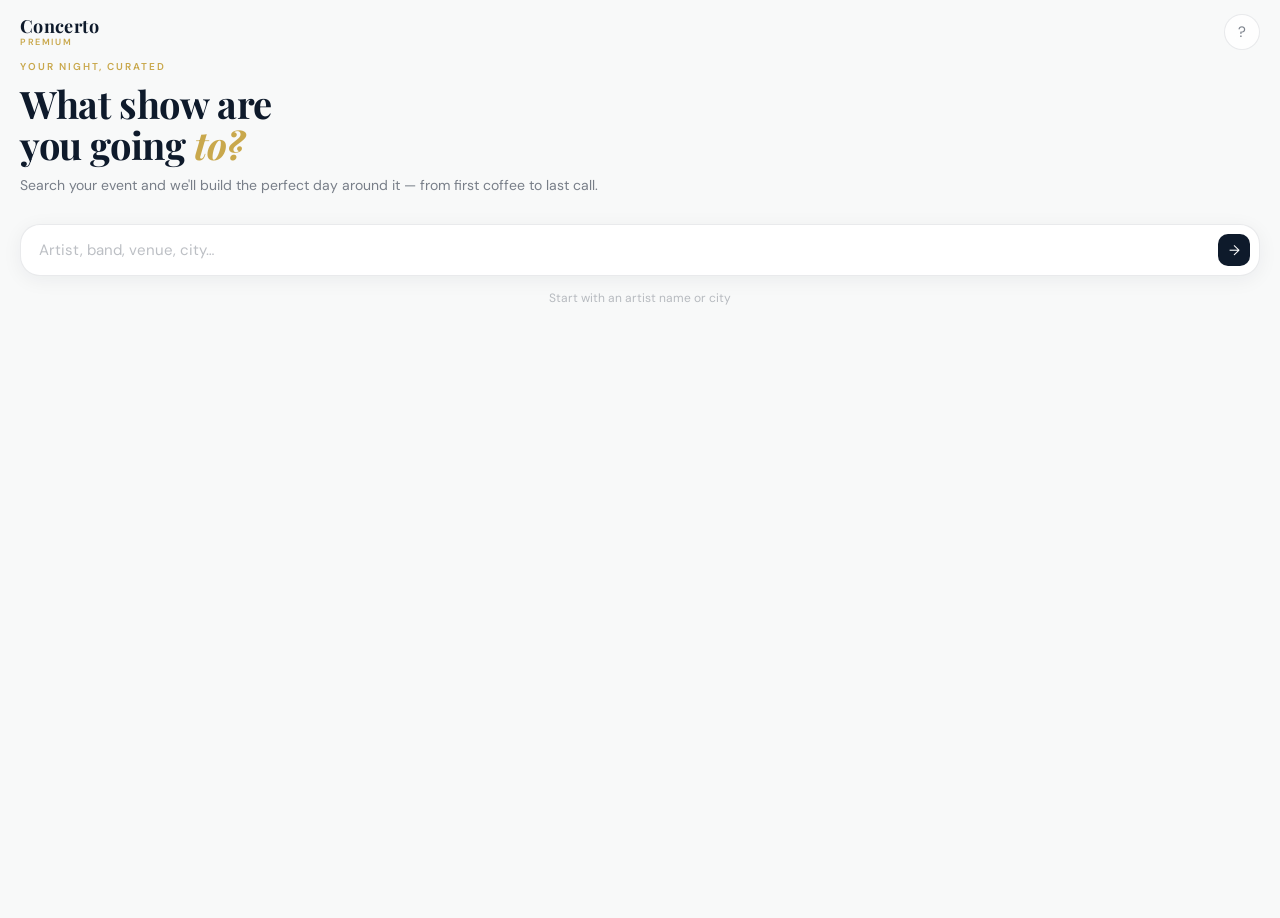
==== index.html @ 9de6c03d "Rename concerto-plus.html to index.html" ====
<!DOCTYPE html>
<html lang="en">
<head>
<meta charset="UTF-8"/>
<meta name="viewport" content="width=device-width,initial-scale=1,maximum-scale=1,user-scalable=no"/>
<meta name="theme-color" content="#F8F9F9"/>
<title>Concerto+</title>
<link rel="preconnect" href="https://fonts.googleapis.com"/>
<link rel="preconnect" href="https://fonts.gstatic.com" crossorigin/>
<link href="https://fonts.googleapis.com/css2?family=Playfair+Display:ital,wght@0,400;0,500;0,700;1,400;1,500&family=DM+Sans:opsz,wght@9..40,300;9..40,400;9..40,500;9..40,600&display=swap" rel="stylesheet"/>

<style>
/* ── TOKENS ─────────────────────────────────────────────── */
:root {
  --bg:        #F8F9F9;
  --ink:       #0E1A2B;
  --ink-2:     rgba(14,26,43,.55);
  --ink-3:     rgba(14,26,43,.28);
  --ink-4:     rgba(14,26,43,.10);
  --gold:      #C9A84C;
  --gold-soft: rgba(201,168,76,.14);
  --gold-line: rgba(201,168,76,.35);
  --white:     #ffffff;
  --card:      rgba(255,255,255,.82);
  --card-b:    rgba(14,26,43,.09);
  --red:       #C0392B;

  --r-sm: 14px;
  --r-md: 20px;
  --r-lg: 28px;

  --display: 'Playfair Display', Georgia, serif;
  --body:    'DM Sans', system-ui, sans-serif;

  --spring: cubic-bezier(.16,1,.3,1);
  --ease:   cubic-bezier(.4,0,.2,1);
}

/* ── RESET ───────────────────────────────────────────────── */
*,*::before,*::after { box-sizing:border-box; margin:0; padding:0; }
html, body { height:100%; overflow:hidden; }
body {
  font-family: var(--body);
  background: var(--bg);
  color: var(--ink);
  -webkit-font-smoothing: antialiased;
  -moz-osx-font-smoothing: grayscale;
  position: fixed;
  width: 100%;
}
button { cursor:pointer; background:none; border:none; color:inherit; font-family:var(--body); }
input, textarea { font-family:var(--body); }
a { color:inherit; text-decoration:none; }
img { display:block; }

/* ── APP SHELL ───────────────────────────────────────────── */
#app {
  height: 100dvh;
  display: flex;
  flex-direction: column;
  overflow: hidden;
}

/* ── SCREENS ─────────────────────────────────────────────── */
.screen {
  position: absolute;
  inset: 0;
  display: flex;
  flex-direction: column;
  opacity: 0;
  pointer-events: none;
  transition: opacity .38s var(--spring), transform .38s var(--spring);
  transform: translateY(18px);
  overflow: hidden;
}
.screen.active {
  opacity: 1;
  pointer-events: all;
  transform: translateY(0);
}
.screen.exit {
  opacity: 0;
  transform: translateY(-14px);
  pointer-events: none;
}

/* ── TOPBAR ──────────────────────────────────────────────── */
.topbar {
  flex: 0 0 auto;
  display: flex;
  align-items: center;
  justify-content: space-between;
  padding: 14px 20px 10px;
  position: relative;
  z-index: 10;
}
.topbar-logo {
  display: flex;
  flex-direction: column;
  gap: 1px;
}
.topbar-logo-word {
  font-family: var(--display);
  font-size: 18px;
  font-weight: 700;
  color: var(--ink);
  letter-spacing: .02em;
  line-height: 1;
}
.topbar-logo-sub {
  font-size: 9px;
  font-weight: 600;
  letter-spacing: .18em;
  color: var(--gold);
  text-transform: uppercase;
}
.topbar-right {
  display: flex;
  align-items: center;
  gap: 10px;
}
.icon-btn {
  width: 36px; height: 36px;
  border-radius: 50%;
  background: var(--card);
  border: 1px solid var(--card-b);
  display: grid;
  place-items: center;
  color: var(--ink-2);
  font-size: 15px;
  transition: background .18s, transform .18s var(--spring);
  backdrop-filter: blur(8px);
}
.icon-btn:hover { background: var(--white); transform: scale(1.06); }
.icon-btn:active { transform: scale(.95); }

/* ── SCROLLABLE CONTENT ──────────────────────────────────── */
.scroll-area {
  flex: 1 1 auto;
  overflow-y: auto;
  -webkit-overflow-scrolling: touch;
  overscroll-behavior: contain;
  padding: 0 20px 40px;
}
.scroll-area::-webkit-scrollbar { display: none; }

/* ── HERO (Search screen) ────────────────────────────────── */
.hero-eyebrow {
  font-size: 10px;
  font-weight: 600;
  letter-spacing: .2em;
  color: var(--gold);
  text-transform: uppercase;
  margin-bottom: 10px;
}
.hero-headline {
  font-family: var(--display);
  font-size: 38px;
  font-weight: 700;
  line-height: 1.08;
  color: var(--ink);
  letter-spacing: -.01em;
  margin-bottom: 10px;
}
.hero-headline em {
  font-style: italic;
  color: var(--gold);
}
.hero-sub {
  font-size: 14px;
  font-weight: 400;
  color: var(--ink-2);
  line-height: 1.5;
  margin-bottom: 28px;
}

/* ── SEARCH BOX ──────────────────────────────────────────── */
.search-wrap {
  position: relative;
  margin-bottom: 14px;
}
.search-input {
  width: 100%;
  padding: 15px 48px 15px 18px;
  border-radius: var(--r-md);
  border: 1.5px solid var(--card-b);
  background: var(--white);
  font-size: 15px;
  color: var(--ink);
  outline: none;
  box-shadow: 0 4px 20px rgba(14,26,43,.06);
  transition: border-color .2s, box-shadow .2s;
  -webkit-appearance: none;
}
.search-input::placeholder { color: var(--ink-3); }
.search-input:focus {
  border-color: var(--gold);
  box-shadow: 0 0 0 3px var(--gold-soft), 0 4px 20px rgba(14,26,43,.08);
}
.search-go {
  position: absolute;
  right: 10px; top: 50%;
  transform: translateY(-50%);
  width: 32px; height: 32px;
  border-radius: 10px;
  background: var(--ink);
  color: var(--white);
  display: grid;
  place-items: center;
  font-size: 14px;
  transition: background .18s, transform .18s var(--spring);
}
.search-go:hover { background: var(--gold); transform: translateY(-50%) scale(1.08); }
.search-go:active { transform: translateY(-50%) scale(.94); }

/* ── STATUS LINE ─────────────────────────────────────────── */
.status-line {
  font-size: 12px;
  color: var(--ink-3);
  text-align: center;
  margin-bottom: 18px;
  min-height: 16px;
  transition: color .2s;
}
.status-line.err { color: var(--red); }

/* ── EVENT CARDS ─────────────────────────────────────────── */
.event-list { display: flex; flex-direction: column; gap: 10px; }

.event-card {
  background: var(--card);
  border: 1px solid var(--card-b);
  border-radius: var(--r-md);
  padding: 14px 14px 14px 16px;
  display: flex;
  align-items: center;
  gap: 12px;
  backdrop-filter: blur(8px);
  transition: transform .2s var(--spring), box-shadow .2s, border-color .2s;
  cursor: pointer;
  position: relative;
  overflow: hidden;
}
.event-card::before {
  content: '';
  position: absolute;
  left: 0; top: 0; bottom: 0;
  width: 3px;
  background: var(--gold);
  opacity: 0;
  transition: opacity .2s;
}
.event-card:hover { transform: translateY(-2px); box-shadow: 0 12px 36px rgba(14,26,43,.1); border-color: var(--gold-line); }
.event-card:hover::before { opacity: 1; }
.event-card:active { transform: translateY(0) scale(.99); }

.event-date-block {
  flex: 0 0 auto;
  width: 44px;
  text-align: center;
}
.event-date-mon {
  font-size: 10px;
  font-weight: 600;
  letter-spacing: .12em;
  text-transform: uppercase;
  color: var(--gold);
  line-height: 1;
}
.event-date-day {
  font-family: var(--display);
  font-size: 28px;
  font-weight: 700;
  color: var(--ink);
  line-height: 1;
}
.event-info { flex: 1 1 auto; min-width: 0; }
.event-artist {
  font-family: var(--display);
  font-size: 16px;
  font-weight: 500;
  color: var(--ink);
  white-space: nowrap;
  overflow: hidden;
  text-overflow: ellipsis;
  line-height: 1.2;
}
.event-venue {
  font-size: 12px;
  color: var(--ink-2);
  margin-top: 3px;
  white-space: nowrap;
  overflow: hidden;
  text-overflow: ellipsis;
}
.event-time {
  font-size: 11px;
  color: var(--gold);
  font-weight: 600;
  margin-top: 4px;
  letter-spacing: .04em;
}
.event-select-btn {
  flex: 0 0 auto;
  width: 32px; height: 32px;
  border-radius: 50%;
  background: var(--ink-4);
  display: grid;
  place-items: center;
  font-size: 14px;
  color: var(--ink-2);
  transition: background .2s, color .2s, transform .18s var(--spring);
}
.event-card:hover .event-select-btn {
  background: var(--ink);
  color: var(--white);
  transform: scale(1.1);
}

/* ── SHIMMER ─────────────────────────────────────────────── */
.shimmer-card {
  height: 72px;
  border-radius: var(--r-md);
  background: linear-gradient(90deg,
    rgba(14,26,43,.04) 0%,
    rgba(14,26,43,.09) 40%,
    rgba(14,26,43,.04) 80%
  );
  background-size: 200% 100%;
  animation: shimmer 1.3s ease-in-out infinite;
}
@keyframes shimmer {
  0% { background-position: 200% 0; }
  100% { background-position: -200% 0; }
}

/* ── VIBE SCREEN ─────────────────────────────────────────── */
.show-summary-card {
  background: var(--ink);
  border-radius: var(--r-lg);
  padding: 20px;
  position: relative;
  overflow: hidden;
  margin-bottom: 22px;
}
.show-summary-card::after {
  content: '';
  position: absolute;
  right: -30px; top: -30px;
  width: 160px; height: 160px;
  border-radius: 50%;
  background: radial-gradient(circle, var(--gold-soft) 0%, transparent 70%);
  pointer-events: none;
}
.show-sum-eyebrow {
  font-size: 9px;
  letter-spacing: .2em;
  color: var(--gold);
  text-transform: uppercase;
  font-weight: 600;
  margin-bottom: 8px;
}
.show-sum-artist {
  font-family: var(--display);
  font-size: 26px;
  font-weight: 700;
  color: var(--white);
  line-height: 1.1;
  margin-bottom: 6px;
}
.show-sum-meta {
  font-size: 13px;
  color: rgba(255,255,255,.55);
  line-height: 1.45;
}
.show-sum-time {
  display: inline-flex;
  align-items: center;
  gap: 6px;
  margin-top: 12px;
  background: var(--gold-soft);
  border: 1px solid var(--gold-line);
  border-radius: 999px;
  padding: 6px 12px;
  font-size: 12px;
  font-weight: 600;
  color: var(--gold);
  letter-spacing: .04em;
}

/* ── SECTION LABEL ───────────────────────────────────────── */
.section-label {
  font-size: 10px;
  font-weight: 600;
  letter-spacing: .18em;
  color: var(--ink-3);
  text-transform: uppercase;
  margin-bottom: 10px;
}

/* ── VIBE GRID ───────────────────────────────────────────── */
.vibe-grid {
  display: grid;
  grid-template-columns: 1fr 1fr;
  gap: 9px;
  margin-bottom: 20px;
}
.vibe-tile {
  background: var(--white);
  border: 1.5px solid var(--card-b);
  border-radius: var(--r-md);
  padding: 14px 12px;
  display: flex;
  flex-direction: column;
  gap: 5px;
  transition: border-color .2s, background .2s, transform .18s var(--spring), box-shadow .2s;
  position: relative;
  overflow: hidden;
}
.vibe-tile:active { transform: scale(.97); }
.vibe-tile.on {
  border-color: var(--gold);
  background: var(--gold-soft);
}
.vibe-tile-icon {
  font-size: 22px;
  line-height: 1;
}
.vibe-tile-name {
  font-size: 13px;
  font-weight: 600;
  color: var(--ink);
  line-height: 1;
}
.vibe-tile-hint {
  font-size: 11px;
  color: var(--ink-3);
  line-height: 1.3;
}
.vibe-check {
  position: absolute;
  top: 10px; right: 10px;
  width: 18px; height: 18px;
  border-radius: 50%;
  background: var(--gold);
  color: var(--white);
  font-size: 10px;
  display: grid;
  place-items: center;
  opacity: 0;
  transform: scale(.6);
  transition: opacity .2s, transform .2s var(--spring);
}
.vibe-tile.on .vibe-check { opacity: 1; transform: scale(1); }

/* ── OPTION ROW (pace / arrival) ─────────────────────────── */
.option-row {
  display: flex;
  gap: 8px;
  margin-bottom: 20px;
}
.opt-pill {
  flex: 1;
  padding: 11px 8px;
  border-radius: var(--r-sm);
  border: 1.5px solid var(--card-b);
  background: var(--white);
  font-size: 12px;
  font-weight: 600;
  color: var(--ink-2);
  text-align: center;
  transition: border-color .2s, background .2s, color .2s, transform .18s var(--spring);
}
.opt-pill:active { transform: scale(.96); }
.opt-pill.on {
  border-color: var(--ink);
  background: var(--ink);
  color: var(--white);
}

/* ── OPTIONAL INPUT ──────────────────────────────────────── */
.optional-input {
  width: 100%;
  padding: 13px 16px;
  border-radius: var(--r-sm);
  border: 1.5px solid var(--card-b);
  background: var(--white);
  font-size: 14px;
  color: var(--ink);
  outline: none;
  margin-bottom: 24px;
  transition: border-color .2s, box-shadow .2s;
  -webkit-appearance: none;
}
.optional-input::placeholder { color: var(--ink-3); }
.optional-input:focus {
  border-color: var(--gold);
  box-shadow: 0 0 0 3px var(--gold-soft);
}

/* ── PRIMARY BUTTON ──────────────────────────────────────── */
.primary-btn {
  width: 100%;
  padding: 17px;
  border-radius: var(--r-md);
  background: var(--ink);
  color: var(--white);
  font-size: 15px;
  font-weight: 600;
  letter-spacing: .02em;
  text-align: center;
  transition: background .2s, transform .2s var(--spring), box-shadow .2s;
  box-shadow: 0 8px 28px rgba(14,26,43,.22);
  position: relative;
  overflow: hidden;
}
.primary-btn::after {
  content: '';
  position: absolute;
  inset: 0;
  background: linear-gradient(180deg, rgba(255,255,255,.08) 0%, transparent 100%);
  pointer-events: none;
}
.primary-btn:hover { background: #1a2d47; transform: translateY(-1px); box-shadow: 0 12px 36px rgba(14,26,43,.28); }
.primary-btn:active { transform: translateY(0) scale(.99); }
.primary-btn:disabled { opacity: .45; cursor: not-allowed; transform: none; }
.primary-btn.gold {
  background: linear-gradient(135deg, #C9A84C, #e8c96a, #C9A84C);
  background-size: 200% 100%;
  color: var(--ink);
  box-shadow: 0 8px 28px rgba(201,168,76,.35);
  animation: gold-shimmer 3s ease-in-out infinite;
}
@keyframes gold-shimmer {
  0%, 100% { background-position: 0% 0; }
  50% { background-position: 100% 0; }
}
.primary-btn.gold:hover { box-shadow: 0 12px 36px rgba(201,168,76,.45); }

/* ── PLAN SCREEN ─────────────────────────────────────────── */
.plan-header {
  padding: 18px 20px 0;
  margin-bottom: 18px;
}
.plan-eyebrow {
  font-size: 9px;
  font-weight: 600;
  letter-spacing: .22em;
  text-transform: uppercase;
  color: var(--gold);
  margin-bottom: 6px;
}
.plan-artist {
  font-family: var(--display);
  font-size: 32px;
  font-weight: 700;
  color: var(--ink);
  line-height: 1.08;
  letter-spacing: -.01em;
}
.plan-meta {
  font-size: 13px;
  color: var(--ink-2);
  margin-top: 4px;
}
.plan-action-row {
  display: flex;
  gap: 8px;
  margin-top: 14px;
}
.ghost-btn {
  flex: 1;
  padding: 10px;
  border-radius: var(--r-sm);
  border: 1.5px solid var(--card-b);
  background: var(--white);
  font-size: 12px;
  font-weight: 600;
  color: var(--ink-2);
  text-align: center;
  transition: border-color .18s, background .18s, transform .18s var(--spring);
}
.ghost-btn:hover { border-color: var(--ink-3); background: var(--bg); }
.ghost-btn:active { transform: scale(.97); }
.ghost-btn.accent {
  border-color: var(--gold-line);
  color: var(--gold);
}

/* ── TIMELINE ────────────────────────────────────────────── */
.tl {
  padding: 0 20px;
  position: relative;
}
.tl-spine {
  position: absolute;
  left: 36px;
  top: 8px; bottom: 8px;
  width: 1px;
  background: linear-gradient(to bottom, transparent, var(--ink-4) 12%, var(--ink-4) 88%, transparent);
}
.tl-item {
  display: flex;
  gap: 12px;
  margin-bottom: 6px;
  align-items: flex-start;
  opacity: 0;
  transform: translateY(10px);
  animation: tl-in .45s var(--spring) forwards;
}
@keyframes tl-in {
  to { opacity:1; transform:translateY(0); }
}
.tl-dot-col {
  flex: 0 0 auto;
  width: 32px;
  display: flex;
  flex-direction: column;
  align-items: center;
  padding-top: 12px;
}
.tl-dot {
  width: 9px; height: 9px;
  border-radius: 50%;
  background: var(--ink-3);
  border: 1.5px solid var(--bg);
  box-shadow: 0 0 0 2px var(--ink-4);
  transition: background .2s;
  position: relative;
  z-index: 1;
}
.tl-item.is-show .tl-dot {
  width: 13px; height: 13px;
  background: var(--gold);
  box-shadow: 0 0 0 3px var(--gold-soft), 0 0 12px rgba(201,168,76,.4);
}
.tl-content {
  flex: 1 1 auto;
  min-width: 0;
}
.tl-card {
  background: var(--white);
  border: 1px solid var(--card-b);
  border-radius: var(--r-md);
  padding: 13px 14px;
  margin-bottom: 0;
  box-shadow: 0 2px 12px rgba(14,26,43,.05);
  transition: box-shadow .2s, border-color .2s;
}
.tl-item.is-show .tl-card {
  background: var(--ink);
  border-color: transparent;
  box-shadow: 0 8px 28px rgba(14,26,43,.2);
}
.tl-time {
  font-size: 10px;
  font-weight: 600;
  letter-spacing: .1em;
  color: var(--gold);
  text-transform: uppercase;
  margin-bottom: 3px;
}
.tl-item.is-show .tl-time { color: rgba(201,168,76,.8); }
.tl-label {
  font-family: var(--display);
  font-size: 17px;
  font-weight: 500;
  color: var(--ink);
  line-height: 1.2;
  margin-bottom: 4px;
}
.tl-item.is-show .tl-label { color: var(--white); font-weight: 700; }
.tl-note {
  font-size: 13px;
  color: var(--ink-2);
  line-height: 1.45;
}
.tl-item.is-show .tl-note { color: rgba(255,255,255,.55); }
.tl-maps {
  display: inline-flex;
  align-items: center;
  gap: 5px;
  margin-top: 8px;
  font-size: 11px;
  font-weight: 600;
  color: var(--ink-3);
  border: 1px solid var(--card-b);
  border-radius: 999px;
  padding: 5px 10px;
  background: var(--bg);
  transition: color .18s, border-color .18s, background .18s;
}
.tl-maps:hover { color: var(--ink); border-color: var(--ink-3); background: var(--white); }
.tl-spacer { height: 10px; }

/* ── PICKS ───────────────────────────────────────────────── */
.picks-section {
  padding: 22px 20px 0;
}
.picks-section-label {
  font-size: 10px;
  font-weight: 600;
  letter-spacing: .18em;
  color: var(--ink-3);
  text-transform: uppercase;
  margin-bottom: 12px;
}
.picks-category {
  margin-bottom: 20px;
}
.picks-cat-name {
  font-size: 12px;
  font-weight: 600;
  color: var(--ink-2);
  margin-bottom: 8px;
  display: flex;
  align-items: center;
  gap: 6px;
}
.picks-cat-name::after {
  content: '';
  flex: 1;
  height: 1px;
  background: var(--ink-4);
}
.picks-rail {
  display: flex;
  gap: 10px;
  overflow-x: auto;
  -webkit-overflow-scrolling: touch;
  scroll-snap-type: x mandatory;
  padding-bottom: 4px;
}
.picks-rail::-webkit-scrollbar { display: none; }
.pick-card {
  flex: 0 0 auto;
  width: 176px;
  scroll-snap-align: start;
  background: var(--white);
  border: 1px solid var(--card-b);
  border-radius: var(--r-md);
  overflow: hidden;
  transition: transform .2s var(--spring), box-shadow .2s;
}
.pick-card:hover { transform: translateY(-2px); box-shadow: 0 10px 28px rgba(14,26,43,.1); }
.pick-img {
  height: 90px;
  background: var(--ink-4);
  overflow: hidden;
  position: relative;
}
.pick-img img { width: 100%; height: 100%; object-fit: cover; }
.pick-img-placeholder {
  width: 100%; height: 100%;
  display: grid;
  place-items: center;
  font-size: 28px;
  background: linear-gradient(135deg, rgba(14,26,43,.04), rgba(201,168,76,.08));
}
.pick-body { padding: 10px 11px 11px; }
.pick-name {
  font-family: var(--display);
  font-size: 14px;
  font-weight: 500;
  color: var(--ink);
  line-height: 1.2;
  margin-bottom: 4px;
  white-space: nowrap;
  overflow: hidden;
  text-overflow: ellipsis;
}
.pick-why {
  font-size: 11px;
  color: var(--ink-2);
  line-height: 1.4;
  display: -webkit-box;
  -webkit-line-clamp: 2;
  -webkit-box-orient: vertical;
  overflow: hidden;
  margin-bottom: 6px;
}
.pick-meta {
  font-size: 10px;
  color: var(--gold);
  font-weight: 600;
  letter-spacing: .04em;
}

/* ── CHAT BAR ────────────────────────────────────────────── */
.chat-bar {
  flex: 0 0 auto;
  padding: 10px 14px 18px;
  background: linear-gradient(to top, var(--bg) 60%, transparent);
  position: relative;
  z-index: 10;
}
.chat-inner {
  display: flex;
  gap: 9px;
  align-items: flex-end;
  background: var(--white);
  border: 1.5px solid var(--card-b);
  border-radius: 22px;
  padding: 10px 10px 10px 16px;
  box-shadow: 0 4px 20px rgba(14,26,43,.08);
  transition: border-color .2s, box-shadow .2s;
}
.chat-inner:focus-within {
  border-color: var(--gold);
  box-shadow: 0 0 0 3px var(--gold-soft), 0 4px 20px rgba(14,26,43,.08);
}
.chat-input {
  flex: 1;
  border: none;
  background: transparent;
  font-size: 14px;
  color: var(--ink);
  outline: none;
  resize: none;
  max-height: 80px;
  line-height: 1.45;
  padding: 2px 0;
}
.chat-input::placeholder { color: var(--ink-3); }
.chat-send {
  width: 34px; height: 34px;
  flex: 0 0 auto;
  border-radius: 12px;
  background: var(--ink);
  color: var(--white);
  display: grid;
  place-items: center;
  font-size: 15px;
  transition: background .18s, transform .18s var(--spring);
}
.chat-send:hover { background: var(--gold); transform: scale(1.06); }
.chat-send:active { transform: scale(.94); }

/* ── CHAT MESSAGES ───────────────────────────────────────── */
.chat-msgs {
  padding: 0 20px;
  margin-bottom: 8px;
  display: flex;
  flex-direction: column;
  gap: 8px;
}
.chat-bubble {
  max-width: 88%;
  padding: 10px 14px;
  border-radius: 18px;
  font-size: 14px;
  line-height: 1.5;
  animation: bubble-in .3s var(--spring) both;
}
@keyframes bubble-in {
  from { opacity:0; transform:translateY(6px) scale(.97); }
  to { opacity:1; transform:none; }
}
.chat-bubble.user {
  background: var(--ink);
  color: var(--white);
  align-self: flex-end;
  border-bottom-right-radius: 5px;
}
.chat-bubble.ai {
  background: var(--white);
  border: 1px solid var(--card-b);
  color: var(--ink);
  align-self: flex-start;
  border-bottom-left-radius: 5px;
}
.chat-bubble.typing {
  background: var(--white);
  border: 1px solid var(--card-b);
  padding: 12px 16px;
}
.typing-dots {
  display: flex;
  gap: 4px;
  align-items: center;
}
.typing-dots span {
  width: 6px; height: 6px;
  border-radius: 50%;
  background: var(--ink-3);
  animation: dot-bounce .9s ease-in-out infinite;
}
.typing-dots span:nth-child(2) { animation-delay: .15s; }
.typing-dots span:nth-child(3) { animation-delay: .3s; }
@keyframes dot-bounce {
  0%, 80%, 100% { transform: translateY(0); }
  40% { transform: translateY(-5px); }
}

/* ── GENERATING OVERLAY ──────────────────────────────────── */
.gen-overlay {
  position: absolute;
  inset: 0;
  background: var(--bg);
  display: flex;
  flex-direction: column;
  align-items: center;
  justify-content: center;
  gap: 18px;
  z-index: 50;
  opacity: 0;
  pointer-events: none;
  transition: opacity .3s;
}
.gen-overlay.show { opacity: 1; pointer-events: all; }
.gen-orb {
  width: 72px; height: 72px;
  border-radius: 50%;
  background: linear-gradient(135deg, var(--gold), rgba(201,168,76,.4));
  box-shadow: 0 0 40px rgba(201,168,76,.35), 0 0 80px rgba(201,168,76,.15);
  animation: orb-pulse 1.8s ease-in-out infinite;
  position: relative;
}
.gen-orb::after {
  content: '';
  position: absolute;
  inset: 6px;
  border-radius: 50%;
  background: var(--bg);
  display: flex;
  align-items: center;
  justify-content: center;
}
@keyframes orb-pulse {
  0%, 100% { transform: scale(1); box-shadow: 0 0 40px rgba(201,168,76,.35), 0 0 80px rgba(201,168,76,.15); }
  50% { transform: scale(1.08); box-shadow: 0 0 60px rgba(201,168,76,.5), 0 0 120px rgba(201,168,76,.2); }
}
.gen-label {
  font-family: var(--display);
  font-size: 20px;
  font-weight: 500;
  color: var(--ink);
  text-align: center;
}
.gen-sub {
  font-size: 13px;
  color: var(--ink-3);
  text-align: center;
}
.gen-steps {
  display: flex;
  flex-direction: column;
  gap: 6px;
  margin-top: 8px;
  align-items: center;
}
.gen-step {
  font-size: 12px;
  color: var(--ink-3);
  opacity: 0;
  transition: opacity .4s, color .4s;
}
.gen-step.active { opacity: 1; color: var(--gold); }
.gen-step.done { opacity: .5; color: var(--ink-2); }

/* ── BACK BTN ────────────────────────────────────────────── */
.back-btn {
  display: flex;
  align-items: center;
  gap: 6px;
  font-size: 13px;
  font-weight: 600;
  color: var(--ink-2);
  padding: 8px 0;
  margin-bottom: 6px;
  transition: color .18s;
}
.back-btn:hover { color: var(--ink); }
.back-arrow { font-size: 16px; line-height: 1; }

/* ── NUDGE ANIMATION ─────────────────────────────────────── */
@keyframes nudge {
  0%,100% { transform:translateX(0); }
  20% { transform:translateX(-5px); }
  40% { transform:translateX(5px); }
  60% { transform:translateX(-4px); }
  80% { transform:translateX(4px); }
}
.nudge { animation: nudge .5s ease; }

/* ── TOAST ───────────────────────────────────────────────── */
.toast {
  position: fixed;
  bottom: 28px;
  left: 50%;
  transform: translateX(-50%) translateY(14px);
  background: var(--ink);
  color: var(--white);
  font-size: 13px;
  font-weight: 500;
  padding: 11px 18px;
  border-radius: 999px;
  box-shadow: 0 8px 28px rgba(14,26,43,.28);
  z-index: 200;
  white-space: nowrap;
  opacity: 0;
  transition: opacity .28s var(--spring), transform .28s var(--spring);
  pointer-events: none;
}
.toast.show { opacity: 1; transform: translateX(-50%) translateY(0); }

/* ── DIVIDER ─────────────────────────────────────────────── */
.divider {
  height: 1px;
  background: var(--ink-4);
  margin: 20px 0;
}
</style>
</head>
<body>

<!-- ════════════════════════════════════════════════════════
     SCREEN 0 — SEARCH
═══════════════════════════════════════════════════════════ -->
<div id="s0" class="screen active" style="background:var(--bg);">
  <div class="topbar">
    <div class="topbar-logo">
      <span class="topbar-logo-word">Concerto</span>
      <span class="topbar-logo-sub">Premium</span>
    </div>
    <div class="topbar-right">
      <button class="icon-btn" id="helpBtn" title="How it works">?</button>
    </div>
  </div>

  <div class="scroll-area">
    <p class="hero-eyebrow">Your night, curated</p>
    <h1 class="hero-headline">What show are<br>you going <em>to?</em></h1>
    <p class="hero-sub">Search your event and we'll build the perfect day around it — from first coffee to last call.</p>

    <div class="search-wrap">
      <input id="kwInput" class="search-input" type="text"
             placeholder="Artist, band, venue, city…"
             autocomplete="off" autocorrect="off" spellcheck="false"/>
      <button class="search-go" id="searchBtn" title="Search">→</button>
    </div>

    <div id="statusLine" class="status-line">Start with an artist name or city</div>

    <div id="eventList" class="event-list"></div>
  </div>
</div>

<!-- ════════════════════════════════════════════════════════
     SCREEN 1 — VIBE
═══════════════════════════════════════════════════════════ -->
<div id="s1" class="screen" style="background:var(--bg);">
  <div class="topbar">
    <button class="back-btn" id="vibeBack">
      <span class="back-arrow">←</span> Back
    </button>
    <div class="topbar-right">
      <button class="icon-btn" id="vibeReset" title="Reset">✕</button>
    </div>
  </div>

  <div class="scroll-area">
    <!-- Show summary pill -->
    <div class="show-summary-card">
      <div class="show-sum-eyebrow">Your show</div>
      <div class="show-sum-artist" id="sumArtist">—</div>
      <div class="show-sum-meta" id="sumMeta">—</div>
      <div class="show-sum-time" id="sumTime">
        <span>🎟</span>
        <span id="sumTimeText">—</span>
      </div>
    </div>

    <!-- Vibe tiles -->
    <p class="section-label">What's the vibe?</p>
    <div class="vibe-grid" id="vibeGrid">
      <button class="vibe-tile" data-v="dinner" type="button">
        <div class="vibe-check">✓</div>
        <div class="vibe-tile-icon">🍽</div>
        <div class="vibe-tile-name">Dinner</div>
        <div class="vibe-tile-hint">Pre-show meal</div>
      </button>
      <button class="vibe-tile" data-v="cocktails" type="button">
        <div class="vibe-check">✓</div>
        <div class="vibe-tile-icon">🍸</div>
        <div class="vibe-tile-name">Cocktails</div>
        <div class="vibe-tile-hint">Pre-show drinks</div>
      </button>
      <button class="vibe-tile" data-v="coffee" type="button">
        <div class="vibe-check">✓</div>
        <div class="vibe-tile-icon">☕</div>
        <div class="vibe-tile-name">Coffee</div>
        <div class="vibe-tile-hint">Afternoon start</div>
      </button>
      <button class="vibe-tile" data-v="afterparty" type="button">
        <div class="vibe-check">✓</div>
        <div class="vibe-tile-icon">🌙</div>
        <div class="vibe-tile-name">After-party</div>
        <div class="vibe-tile-hint">Keep it going</div>
      </button>
      <button class="vibe-tile" data-v="latenight" type="button">
        <div class="vibe-check">✓</div>
        <div class="vibe-tile-icon">🌮</div>
        <div class="vibe-tile-name">Late-night eats</div>
        <div class="vibe-tile-hint">Post-encore fuel</div>
      </button>
      <button class="vibe-tile" data-v="wine" type="button">
        <div class="vibe-check">✓</div>
        <div class="vibe-tile-icon">🍷</div>
        <div class="vibe-tile-name">Wine bar</div>
        <div class="vibe-tile-hint">Slow and easy</div>
      </button>
    </div>

    <!-- Pace -->
    <p class="section-label">How packed is the day?</p>
    <div class="option-row" id="paceRow">
      <button class="opt-pill" data-p="chill">Chill</button>
      <button class="opt-pill on" data-p="balanced">Balanced</button>
      <button class="opt-pill" data-p="packed">Packed</button>
    </div>

    <!-- Arrive -->
    <p class="section-label">Arrive at venue</p>
    <div class="option-row" id="arrRow">
      <button class="opt-pill" data-m="30">30 min early</button>
      <button class="opt-pill on" data-m="60">1 hr early</button>
      <button class="opt-pill" data-m="90">90 min early</button>
    </div>

    <!-- Hotel optional -->
    <p class="section-label">Hotel / starting point <span style="font-weight:400;letter-spacing:0;text-transform:none;color:var(--ink-3);font-size:11px;"> — optional</span></p>
    <input id="hotelInp" class="optional-input" type="text"
           placeholder="e.g. The Standard, High Line"
           autocomplete="off"/>

    <button id="buildBtn" class="primary-btn gold" disabled>
      Build my night →
    </button>
  </div>
</div>

<!-- ════════════════════════════════════════════════════════
     SCREEN 2 — PLAN
═══════════════════════════════════════════════════════════ -->
<div id="s2" class="screen" style="background:var(--bg); position:relative;">
  <!-- Generating overlay -->
  <div class="gen-overlay" id="genOverlay">
    <div class="gen-orb"></div>
    <div class="gen-label">Building your night…</div>
    <div class="gen-sub">Concerto+ is curating your plan</div>
    <div class="gen-steps">
      <div class="gen-step" id="gs0">Finding places near the venue</div>
      <div class="gen-step" id="gs1">Timing everything to your show</div>
      <div class="gen-step" id="gs2">Writing your concierge notes</div>
    </div>
  </div>

  <!-- Plan content -->
  <div class="plan-header" id="planHeader">
    <div class="plan-eyebrow">Your Concerto+ plan</div>
    <div class="plan-artist" id="planArtist">—</div>
    <div class="plan-meta" id="planMeta">—</div>
    <div class="plan-action-row">
      <button class="ghost-btn" id="editBtn">← Edit</button>
      <button class="ghost-btn accent" id="shareBtn">Share plan ↑</button>
    </div>
  </div>

  <div class="scroll-area" id="planScroll">
    <!-- Timeline -->
    <div class="tl" id="tlWrap">
      <div class="tl-spine"></div>
      <div id="tlList"></div>
    </div>

    <!-- Picks -->
    <div class="picks-section" id="picksSec"></div>

    <!-- Chat history -->
    <div class="chat-msgs" id="chatMsgs"></div>
  </div>

  <!-- Chat bar -->
  <div class="chat-bar">
    <div class="chat-inner">
      <textarea class="chat-input" id="chatInput" rows="1"
                placeholder="Ask to adjust anything…" maxlength="400"></textarea>
      <button class="chat-send" id="chatSend">↑</button>
    </div>
  </div>
</div>

<!-- Toast -->
<div class="toast" id="toast"></div>

<!-- Google Maps SDK not needed - using server-side proxy for all API calls -->


<script>
/* ═══════════════════════════════════════════════
   CONCERTO+ — MAIN SCRIPT (clean)
   All API keys stored in Netlify env vars
═══════════════════════════════════════════════ */

const $ = id => document.getElementById(id);

// ── State ─────────────────────────────────────
const S = {
  ev:          null,   // selected Ticketmaster event
  vibes:       [],     // e.g. ['dinner','cocktails']
  pace:        'balanced',
  arrival:     60,     // minutes before show
  hotel:       '',
  plan:        null,   // {timeline:[…], picks:{…}}
  byVibe:      {},     // Google Places results keyed by vibe
  loc:         null,   // {lat, lng}
  buildPrompt: '',     // full prompt sent to Claude for build
  chatHistory: [],     // [{role,content}] real chat turns only
};

// ── Vibe config ───────────────────────────────
const VC = {
  dinner:     {label:'Dinner',      icon:'🍽',  type:'restaurant',  kw:'dinner restaurant'},
  cocktails:  {label:'Cocktails',   icon:'🍸',  type:'bar',         kw:'cocktail bar'},
  coffee:     {label:'Coffee',      icon:'☕',  type:'cafe',        kw:'coffee cafe'},
  afterparty: {label:'After-party', icon:'🌙',  type:'night_club',  kw:'nightclub lounge'},
  latenight:  {label:'Late-night',  icon:'🌮',  type:'restaurant',  kw:'late night food'},
  wine:       {label:'Wine bar',    icon:'🍷',  type:'bar',         kw:'wine bar'},
};

// ── Tiny helpers ──────────────────────────────
const sleep = ms => new Promise(r => setTimeout(r, ms));

function toDate(s){
  try { return s ? new Date(s) : null; } catch { return null; }
}
function fmtD(d){
  return d.toLocaleDateString('en-US', {weekday:'short',month:'short',day:'numeric',year:'numeric'});
}
function fmtT(d){
  return d.toLocaleTimeString('en-US', {hour:'numeric',minute:'2-digit'});
}
function hav(a,b,c,d){
  const R=3958.8, dL=(c-a)*Math.PI/180, dl=(d-b)*Math.PI/180;
  const x=Math.sin(dL/2)**2+Math.cos(a*Math.PI/180)*Math.cos(c*Math.PI/180)*Math.sin(dl/2)**2;
  return R*2*Math.asin(Math.sqrt(x));
}
function mapsUrl(p){
  if(p?.placeId) return `https://www.google.com/maps/place/?q=place_id:${p.placeId}`;
  if(p?.name)    return `https://www.google.com/maps/search/?api=1&query=${encodeURIComponent(p.name)}`;
  return '#';
}

let _toastTimer;
function showToast(msg, ms=2400){
  const el=$('toast');
  el.textContent=msg;
  el.classList.add('show');
  clearTimeout(_toastTimer);
  _toastTimer=setTimeout(()=>el.classList.remove('show'), ms);
}

// ── Screen nav ────────────────────────────────
const SCREENS=[$('s0'),$('s1'),$('s2')];
function goTo(idx){
  SCREENS.forEach((s,i)=>{
    s.classList.remove('active','exit');
    if(i===idx)      s.classList.add('active');
    else if(i<idx)   s.classList.add('exit');
  });
}

// ── Gen overlay ───────────────────────────────
function showGen(on){
  const el=$('genOverlay');
  if(on){
    el.classList.add('show');
    ['gs0','gs1','gs2'].forEach(id=>{
      const e=$(id); if(e){ e.classList.remove('active','done'); }
    });
  } else {
    el.classList.remove('show');
  }
}
function genStep(i){
  for(let j=0;j<i;j++){
    const e=$(`gs${j}`); if(e){ e.classList.remove('active'); e.classList.add('done'); }
  }
  const cur=$(`gs${i}`); if(cur){ cur.classList.remove('done'); cur.classList.add('active'); }
}

// ── Nav wiring ────────────────────────────────
$('vibeBack').addEventListener('click',  ()=>goTo(0));
$('editBtn').addEventListener('click',   ()=>goTo(1));
$('vibeReset').addEventListener('click', ()=>{
  S.vibes=[];
  document.querySelectorAll('.vibe-tile').forEach(t=>t.classList.remove('on'));
  updateBuildBtn();
  goTo(0);
});
$('helpBtn').addEventListener('click', ()=>{
  showToast('Search a show → pick your vibe → we build the night', 3200);
});

// ── Event search ──────────────────────────────
$('kwInput').addEventListener('keydown', e=>{ if(e.key==='Enter'){ e.preventDefault(); doSearch(); }});
$('searchBtn').addEventListener('click', doSearch);

async function doSearch(){
  const kw=$('kwInput').value.trim();
  if(!kw){
    $('statusLine').textContent='Type an artist or venue first';
    $('statusLine').classList.add('err');
    return;
  }
  $('statusLine').textContent='Searching…';
  $('statusLine').classList.remove('err');
  $('eventList').innerHTML=`
    <div class="shimmer-card"></div>
    <div class="shimmer-card" style="margin-top:10px"></div>
    <div class="shimmer-card" style="margin-top:10px"></div>`;

  try{
    const res=await fetch('/.netlify/functions/claude',{
      method:'POST',
      headers:{'Content-Type':'application/json'},
      body:JSON.stringify({service:'ticketmaster', keyword:kw, size:10}),
    });
    const data=await res.json();
    const raw=data?._embedded?.events||[];

    const seen=new Set();
    const events=raw.filter(e=>{
      const key=`${(e.name||'').slice(0,28)}_${e._embedded?.venues?.[0]?.name||''}_${e.dates?.start?.localDate||''}`;
      if(seen.has(key)) return false;
      seen.add(key);
      return true;
    }).slice(0,6).map(e=>({
      id:      e.id,
      name:    e.name,
      artist:  e._embedded?.attractions?.[0]?.name || e.name,
      venue:   e._embedded?.venues?.[0]?.name || '',
      city:    [e._embedded?.venues?.[0]?.city?.name, e._embedded?.venues?.[0]?.state?.stateCode].filter(Boolean).join(', '),
      dateTime:e.dates?.start?.dateTime || e.dates?.start?.localDate || '',
      lat:     parseFloat(e._embedded?.venues?.[0]?.location?.latitude)  || null,
      lng:     parseFloat(e._embedded?.venues?.[0]?.location?.longitude) || null,
      addr:    [e._embedded?.venues?.[0]?.address?.line1, e._embedded?.venues?.[0]?.city?.name].filter(Boolean).join(', '),
    }));

    renderEvents(events);
  } catch(err){
    console.error('Search error:', err);
    $('eventList').innerHTML='';
    $('statusLine').textContent='Search failed — check your connection';
    $('statusLine').classList.add('err');
  }
}

function renderEvents(events){
  if(!events.length){
    $('eventList').innerHTML='';
    $('statusLine').textContent='No events found — try a broader search';
    return;
  }
  $('statusLine').textContent=`${events.length} event${events.length===1?'':'s'} found`;

  $('eventList').innerHTML=events.map(ev=>{
    const dt  = toDate(ev.dateTime);
    const mon = dt ? dt.toLocaleString('en-US',{month:'short'}).toUpperCase() : '';
    const day = dt ? dt.getDate() : '—';
    const time= dt ? fmtT(dt) : 'TBA';
    return `<div class="event-card" data-eid="${ev.id}">
      <div class="event-date-block">
        <div class="event-date-mon">${mon}</div>
        <div class="event-date-day">${day}</div>
      </div>
      <div class="event-info">
        <div class="event-artist">${ev.artist||ev.name}</div>
        <div class="event-venue">${ev.venue}${ev.city?` · ${ev.city}`:''}</div>
        <div class="event-time">${time}</div>
      </div>
      <div class="event-select-btn">→</div>
    </div>`;
  }).join('');

  // bind clicks — use the stored events array via closure
  $('eventList').querySelectorAll('.event-card').forEach(card=>{
    card.addEventListener('click', ()=>{
      const ev=events.find(x=>x.id===card.dataset.eid);
      if(ev) selectEvent(ev);
    });
  });
}

function selectEvent(ev){
  S.ev=ev;
  const dt=toDate(ev.dateTime);
  $('sumArtist').textContent  = ev.artist||ev.name;
  $('sumMeta').textContent    = [ev.venue,ev.city].filter(Boolean).join(' · ');
  $('sumTimeText').textContent= dt ? `${fmtD(dt)} · ${fmtT(dt)}` : (ev.dateTime||'Date TBA');
  updateBuildBtn();
  goTo(1);
}

// ── Vibe tiles ────────────────────────────────
document.querySelectorAll('.vibe-tile').forEach(tile=>{
  tile.addEventListener('click', ()=>{
    const v=tile.dataset.v;
    tile.classList.toggle('on');
    const i=S.vibes.indexOf(v);
    if(i>=0) S.vibes.splice(i,1); else S.vibes.push(v);
    updateBuildBtn();
  });
});

// ── Pace ──────────────────────────────────────
$('paceRow').addEventListener('click', e=>{
  const b=e.target.closest('.opt-pill'); if(!b) return;
  $('paceRow').querySelectorAll('.opt-pill').forEach(x=>x.classList.remove('on'));
  b.classList.add('on');
  S.pace=b.dataset.p;
});

// ── Arrival ───────────────────────────────────
$('arrRow').addEventListener('click', e=>{
  const b=e.target.closest('.opt-pill'); if(!b) return;
  $('arrRow').querySelectorAll('.opt-pill').forEach(x=>x.classList.remove('on'));
  b.classList.add('on');
  S.arrival=Number(b.dataset.m);
});

function updateBuildBtn(){
  $('buildBtn').disabled=!(S.ev && S.vibes.length>0);
}

// ── BUILD PLAN ────────────────────────────────
$('buildBtn').addEventListener('click', buildPlan);

async function buildPlan(){
  if(!S.ev || !S.vibes.length) return;

  S.hotel        = $('hotelInp').value.trim();
  S.chatHistory  = [];
  $('chatMsgs').innerHTML='';

  // Navigate to plan screen & show overlay
  goTo(2);
  showGen(true);

  // 1. Resolve location
  let loc=null;
  if(S.ev.lat && S.ev.lng && !isNaN(S.ev.lat)){
    loc={lat:S.ev.lat, lng:S.ev.lng};
  } else {
    loc=await geocode(`${S.ev.venue} ${S.ev.city}`);
  }
  S.loc=loc;
  genStep(0);

  // 2. Fetch Places for each vibe
  const byVibe={};
  if(loc && window.google?.maps?.places){
    await Promise.all(S.vibes.map(async v=>{
      const c=VC[v]; if(!c) return;
      byVibe[v]=await fetchNearby({loc, type:c.type, kw:c.kw});
    }));
  }
  S.byVibe=byVibe;
  genStep(1);
  await sleep(300);
  genStep(2);

  // 3. Call Claude
  // 3. Call Claude
  try{
    const prompt=makeBuildPrompt();
    S.buildPrompt=prompt;
    console.log('loc:', JSON.stringify(S.loc));
    console.log('vibes:', S.vibes);
    console.log('byVibe:', Object.entries(S.byVibe).map(([k,v])=>k+':'+v.length));
    const plan=await claudeCall([{role:'user',content:prompt}]);
    console.log('plan received:', JSON.stringify(plan).slice(0,200));
    S.plan=plan;
    renderPlan(plan);
    showGen(false);
  } catch(err){
    console.error('Build error:', err.message, err);
    showGen(false);
    $('tlList').innerHTML='<div style="padding:20px 4px"><div style="font-size:13px;font-weight:600;color:#C0392B;margin-bottom:6px">Build failed</div><div style="font-size:12px;color:var(--ink-2);line-height:1.6;word-break:break-all">' + (err.message||String(err)) + '</div></div>';
    $('planArtist').textContent=S.ev?.artist||S.ev?.name||'Error';
    $('planMeta').textContent='Check the error below';
    showGen(false);
  }
}

// ── Prompt builder ────────────────────────────
function makeBuildPrompt(){
  const ev=S.ev;
  const dt=toDate(ev.dateTime);

  // Summarise nearby places
  const sum={};
  const hasPlaces=Object.values(S.byVibe).some(a=>a.length>0);
  if(hasPlaces){
    for(const [v,ps] of Object.entries(S.byVibe)){
      sum[v]=ps.slice(0,6).map(p=>({
        name:    p.name,
        address: p.address,
        rating:  p.rating,
        price:   p.price,
        distMi:  (p.lat&&p.lng&&S.loc) ? +hav(S.loc.lat,S.loc.lng,p.lat,p.lng).toFixed(2) : null,
      }));
    }
  }

  const placesBlock=hasPlaces
    ? `NEARBY PLACES (prefer these):\n${JSON.stringify(sum,null,2)}`
    : `NEARBY PLACES: API returned none. Draw on your knowledge of dining/bars near ${ev.venue}, ${ev.city}.`;

  return `Build a complete night-out itinerary for a concert.

SHOW: ${ev.artist||ev.name}
VENUE: ${ev.venue}, ${ev.city}
DATE/TIME: ${dt ? `${fmtD(dt)} at ${fmtT(dt)}` : 'TBA'}
PACE: ${S.pace} — chill=2 stops total, balanced=3-4 stops, packed=5-6 stops
ARRIVE AT VENUE: ${S.arrival} min before show start
HOTEL/START: ${S.hotel||'not specified'}
SELECTED VIBES: ${S.vibes.join(', ')}

${placesBlock}

RULES:
1. "timeline" — ordered array from first activity to last. Always include the show entry (isShow:true).
2. If hotel is given, open with a departure entry from the hotel.
3. Schedule pre-show stops to wrap up ${S.arrival} min before show. Post-show: first stop starts 20 min after show ends (assume 2.5 hr show).
4. Each "note": 1-2 sentences — what to order, a local tip, what makes it worth it. Zero generic phrases.
5. "picks": 2-3 best options per vibe. Each "why": one sharp, specific sentence.
6. Use real place names. Never invent a place name that clearly doesn't exist.

RESPOND WITH ONLY THIS JSON — no markdown fences, no explanation:
{"timeline":[{"time":"6:00 PM","label":"Dinner at Carbone","note":"Order the rigatoni vodka — worth the hour wait at the bar.","placeName":"Carbone","vibe":"dinner","isShow":false},{"time":"8:30 PM","label":"Harry Styles at MSG","note":"","placeName":"Madison Square Garden","vibe":"show","isShow":true}],"picks":{"dinner":[{"name":"Carbone","why":"The best pre-show power dinner in the city — book or walk in at 5:45."}]}}`;
}

// ── Claude API call ───────────────────────────
async function claudeCall(messages){
  const sys=`You are the Concerto+ concierge — a lifelong music fan with the precision of a luxury hotel concierge. You build curated night-out plans around concerts. Be specific and opinionated. Name actual dishes. Give real insider tips. Avoid generic filler phrases. Respond ONLY with a raw JSON object — no markdown, no extra text.`;

  const res=await fetch('/.netlify/functions/claude',{
    method: 'POST',
    headers: {
      'Content-Type': 'application/json',
    },
    body: JSON.stringify({
      service:    'claude',
      model:      'claude-haiku-4-5-20251001',
      max_tokens: 2400,
      system:     sys,
      messages,
    }),
  });

  if(!res.ok){
    const t=await res.text();
    console.error('Claude HTTP error:', res.status, t);
    throw new Error(`Claude API ${res.status}: ${t.slice(0,300)}`);
  }

  const data=await res.json();
  console.log('Claude response:', data);

  if(data.error) throw new Error(data.error.message||'API error');

  const raw=(data?.content?.[0]?.text||'').trim();
  console.log('Claude raw text (first 600):', raw.slice(0,600));
  if(!raw) throw new Error('Empty Claude response — stop_reason: '+(data?.stop_reason||'unknown'));

  // Strip any accidental fences
  const cleaned=raw.replace(/^```(?:json)?\s*/i,'').replace(/\s*```\s*$/,'').trim();

  try{
    return JSON.parse(cleaned);
  } catch(parseErr){
    // Last-ditch: grab outermost { ... }
    const m=cleaned.match(/\{[\s\S]*\}/);
    if(m){
      try{ return JSON.parse(m[0]); } catch{}
    }
    console.error('Unparseable Claude response:', cleaned.slice(0,400));
    throw new Error('JSON parse failed. Claude said: '+cleaned.slice(0,120));
  }
}

// ── Geocode ───────────────────────────────────
async function geocode(addr){
  try{
    const res=await fetch('/.netlify/functions/claude',{
      method:'POST',
      headers:{'Content-Type':'application/json'},
      body:JSON.stringify({service:'geocode', address:addr}),
    });
    const data=await res.json();
    const loc=data?.results?.[0]?.geometry?.location;
    return loc ? {lat:loc.lat, lng:loc.lng} : null;
  } catch{ return null; }
}

// ── Google Places ─────────────────────────────
function mapPlaceREST(p){
  return {
    name:    p.name||'',
    placeId: p.place_id||'',
    lat:     p.geometry?.location?.lat  ?? null,
    lng:     p.geometry?.location?.lng  ?? null,
    rating:  typeof p.rating==='number'      ? p.rating      : null,
    price:   typeof p.price_level==='number' ? p.price_level : null,
    address: p.vicinity || '',
    photos:  [],  // REST API photos need separate request; skip for now
  };
}

async function fetchNearby({loc, type, kw, max=8}){
  if(!loc) return [];
  try{
    const res=await fetch('/.netlify/functions/claude',{
      method:'POST',
      headers:{'Content-Type':'application/json'},
      body:JSON.stringify({service:'places_nearby', lat:loc.lat, lng:loc.lng, type, keyword:kw, radius:2000}),
    });
    const data=await res.json();
    if(data?.results?.length){
      return data.results.slice(0,max).map(mapPlaceREST);
    }
    return [];
  } catch(e){ console.error('fetchNearby error',e); return []; }
}

// ── Render plan ───────────────────────────────
function renderPlan(plan){
  const ev=S.ev, dt=toDate(ev.dateTime);
  $('planArtist').textContent = ev.artist||ev.name;
  $('planMeta').textContent   = [ev.venue, ev.city, dt?fmtD(dt):''].filter(Boolean).join(' · ');

  // ─ Timeline ─
  const tlList=$('tlList');
  tlList.innerHTML='';
  const allPlaces=Object.values(S.byVibe).flat();

  if(!plan.timeline?.length){
    tlList.innerHTML='<div style="padding:20px 0;font-size:14px;color:var(--ink-2);font-style:italic">No plan returned — try rebuilding.</div>';
  } else {
    plan.timeline.forEach((item,i)=>{
      const place = allPlaces.find(p=>p.name===item.placeName);
      const url   = place ? mapsUrl(place)
                  : item.isShow ? `https://www.google.com/maps/search/?api=1&query=${encodeURIComponent((ev.venue||'')+' '+(ev.city||''))}` : '';

      const wrap=document.createElement('div');
      wrap.className='tl-item'+(item.isShow?' is-show':'');
      wrap.style.animationDelay=`${i*0.07}s`;

      wrap.innerHTML=`
        <div class="tl-dot-col"><div class="tl-dot"></div></div>
        <div class="tl-content">
          <div class="tl-card">
            <div class="tl-time">${item.time||''}</div>
            <div class="tl-label">${item.label||''}</div>
            ${item.note && !item.isShow ? `<div class="tl-note">${item.note}</div>` : ''}
            ${url ? `<a class="tl-maps" href="${url}" target="_blank" rel="noopener">↗ Maps</a>` : ''}
          </div>
          <div class="tl-spacer"></div>
        </div>`;
      tlList.appendChild(wrap);
    });
  }

  // ─ Picks ─
  const picksSec=$('picksSec');
  picksSec.innerHTML='';
  const pd=plan.picks||{};
  const hasAny=S.vibes.some(v=>(pd[v]||[]).length>0);

  if(hasAny){
    picksSec.innerHTML='<div class="picks-section-label">Nearby picks</div>';
    S.vibes.forEach(v=>{
      const picks=pd[v]; if(!picks?.length) return;
      const cfg=VC[v]||{};

      const cat=document.createElement('div'); cat.className='picks-category';
      cat.innerHTML=`<div class="picks-cat-name">${cfg.icon||''} ${cfg.label||v}</div>`;

      const rail=document.createElement('div'); rail.className='picks-rail';
      picks.forEach(pick=>{
        const rp   = allPlaces.find(p=>p.name===pick.name);
        const href = rp ? mapsUrl(rp) : `https://www.google.com/maps/search/?api=1&query=${encodeURIComponent(pick.name+' '+(S.ev?.city||''))}`;
        const dist = (rp?.lat&&rp?.lng&&S.loc) ? hav(S.loc.lat,S.loc.lng,rp.lat,rp.lng) : null;
        const meta = [
          rp?.rating!=null  ? `★ ${rp.rating.toFixed(1)}` : '',
          rp?.price!=null   ? '$'.repeat(Math.min(4,rp.price)) : '',
          dist!=null        ? `${dist.toFixed(1)} mi` : '',
        ].filter(Boolean).join(' · ');
        const imgSrc = rp?.photos?.[0]?.getUrl ? rp.photos[0].getUrl({maxWidth:360,maxHeight:180}) : '';

        const card=document.createElement('a');
        card.className='pick-card'; card.href=href; card.target='_blank'; card.rel='noopener';
        card.innerHTML=`
          <div class="pick-img">
            ${imgSrc
              ? `<img src="${imgSrc}" alt="${pick.name}" loading="lazy"/>`
              : `<div class="pick-img-placeholder">${cfg.icon||'📍'}</div>`}
          </div>
          <div class="pick-body">
            <div class="pick-name">${pick.name}</div>
            <div class="pick-why">${pick.why||''}</div>
            ${meta ? `<div class="pick-meta">${meta}</div>` : ''}
          </div>`;
        rail.appendChild(card);
      });
      cat.appendChild(rail);
      picksSec.appendChild(cat);
    });
  }

  $('planScroll').scrollTop=0;
}

// ── Share ─────────────────────────────────────
$('shareBtn').addEventListener('click', async()=>{
  if(!S.ev || !S.plan) return;
  const dt=toDate(S.ev.dateTime);
  const lines=(S.plan.timeline||[]).map(t=>`${t.time} — ${t.label}`).join('\n');
  const text=`My Concerto+ plan\n${S.ev.artist||S.ev.name} at ${S.ev.venue}\n${dt?fmtD(dt):''}\n\n${lines}\n\nBuilt with Concerto+`;
  try{
    if(navigator.share) await navigator.share({title:'Concerto+ Plan', text});
    else { await navigator.clipboard.writeText(text); showToast('Plan copied to clipboard'); }
  } catch { showToast('Share canceled'); }
});

// ── Chat ──────────────────────────────────────
const chatInput=$('chatInput');
chatInput.addEventListener('input', ()=>{
  chatInput.style.height='auto';
  chatInput.style.height=Math.min(chatInput.scrollHeight,80)+'px';
});
chatInput.addEventListener('keydown', e=>{
  if(e.key==='Enter' && !e.shiftKey){ e.preventDefault(); sendChat(); }
});
$('chatSend').addEventListener('click', sendChat);

async function sendChat(){
  const msg=chatInput.value.trim();
  if(!msg || !S.plan) return;
  chatInput.value='';
  chatInput.style.height='auto';

  addBubble(msg, 'user');
  const typing=addBubble('', 'ai', true);

  // Build full message list: original build, original response, then chat turns
  const messages=[
    {role:'user',      content: S.buildPrompt},
    {role:'assistant', content: JSON.stringify(S.plan)},
    ...S.chatHistory,
    {role:'user',      content: `Update the plan: ${msg}. Return the full updated plan in the exact same JSON format.`},
  ];

  try{
    const plan=await claudeCall(messages);
    S.plan=plan;
    S.chatHistory.push(
      {role:'user',      content:`Update the plan: ${msg}. Return the full updated plan in the exact same JSON format.`},
      {role:'assistant', content:JSON.stringify(plan)},
    );
    typing.remove();
    renderPlan(plan);
    addBubble('Updated ✓', 'ai');
    $('planScroll').scrollTop=0;
  } catch(err){
    console.error('Chat error:', err);
    typing.remove();
    addBubble("Couldn't update — try again.", 'ai');
  }
}

function addBubble(text, role, typing=false){
  const el=document.createElement('div');
  el.className=`chat-bubble ${role}`;
  if(typing) el.innerHTML='<div class="typing-dots"><span></span><span></span><span></span></div>';
  else el.textContent=text;
  $('chatMsgs').appendChild(el);
  const scroll=$('planScroll');
  scroll.scrollTop=scroll.scrollHeight;
  return el;
}

// ── Init ──────────────────────────────────────
updateBuildBtn();
</script>
</body>
</html>
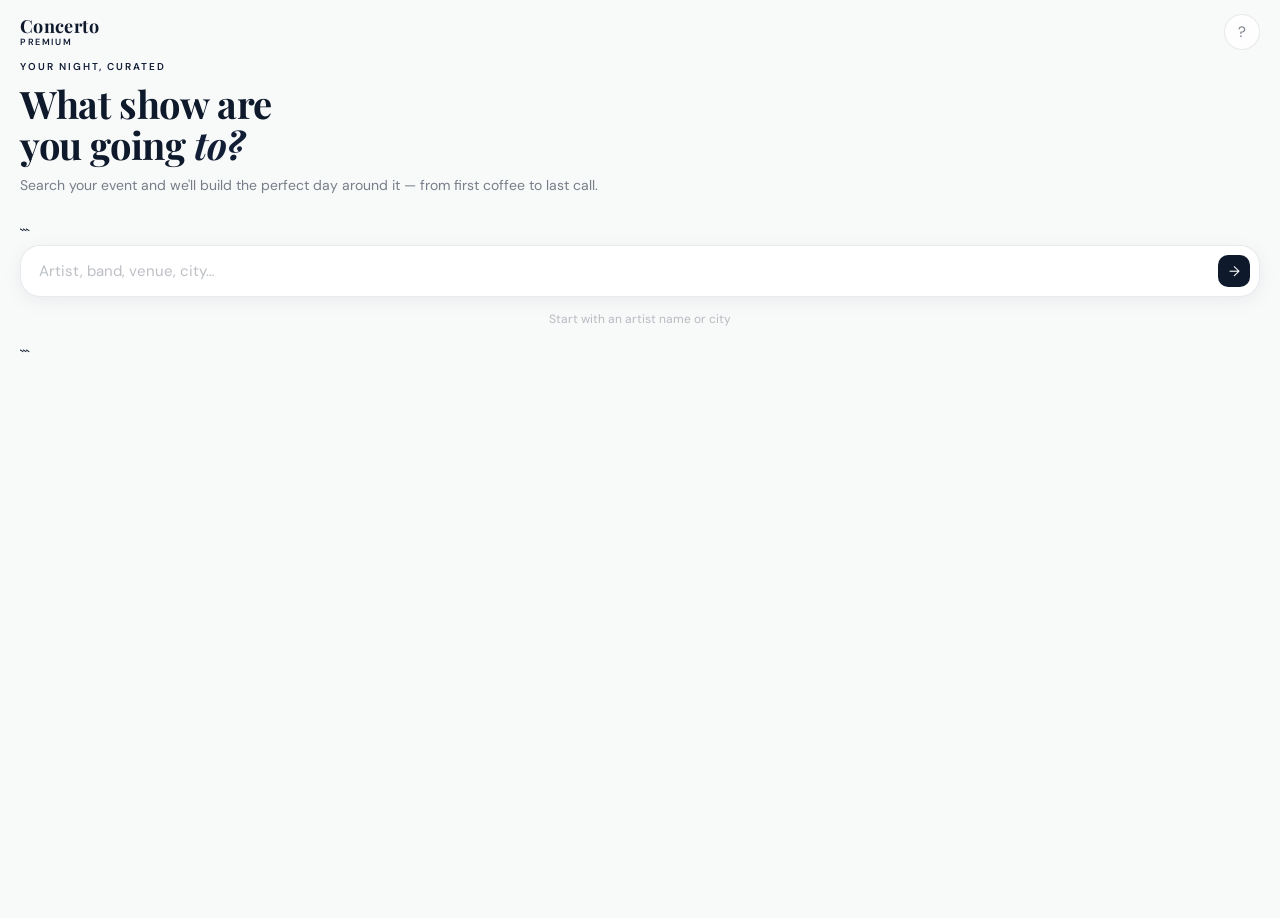
==== commit d70d11ed: "Update index.html" ====
--- a/index.html
+++ b/index.html
@@ -1,4 +1,5 @@
 <!DOCTYPE html>
+
 <html lang="en">
 <head>
 <meta charset="UTF-8"/>
@@ -17,9 +18,9 @@
   --ink-2:     rgba(14,26,43,.55);
   --ink-3:     rgba(14,26,43,.28);
   --ink-4:     rgba(14,26,43,.10);
-  --gold:      #C9A84C;
-  --gold-soft: rgba(201,168,76,.14);
-  --gold-line: rgba(201,168,76,.35);
+  --gold:      #121E36;
+  --gold-soft: rgba(18,30,54,.10);
+  --gold-line: rgba(18,30,54,.25);
   --white:     #ffffff;
   --card:      rgba(255,255,255,.82);
   --card-b:    rgba(14,26,43,.09);
@@ -72,6 +73,7 @@
   transition: opacity .38s var(--spring), transform .38s var(--spring);
   transform: translateY(18px);
   overflow: hidden;
+  height: 100dvh;
 }
 .screen.active {
   opacity: 1;
@@ -525,17 +527,17 @@
 .primary-btn:active { transform: translateY(0) scale(.99); }
 .primary-btn:disabled { opacity: .45; cursor: not-allowed; transform: none; }
 .primary-btn.gold {
-  background: linear-gradient(135deg, #C9A84C, #e8c96a, #C9A84C);
+  background: linear-gradient(135deg, #121E36, #1e3154, #121E36);
   background-size: 200% 100%;
   color: var(--ink);
-  box-shadow: 0 8px 28px rgba(201,168,76,.35);
+  box-shadow: 0 8px 28px rgba(18,30,54,.25);
   animation: gold-shimmer 3s ease-in-out infinite;
 }
 @keyframes gold-shimmer {
   0%, 100% { background-position: 0% 0; }
   50% { background-position: 100% 0; }
 }
-.primary-btn.gold:hover { box-shadow: 0 12px 36px rgba(201,168,76,.45); }
+.primary-btn.gold:hover { box-shadow: 0 12px 36px rgba(18,30,54,.35); }
 
 /* ── PLAN SCREEN ─────────────────────────────────────────── */
 .plan-header {
@@ -632,7 +634,7 @@
 .tl-item.is-show .tl-dot {
   width: 13px; height: 13px;
   background: var(--gold);
-  box-shadow: 0 0 0 3px var(--gold-soft), 0 0 12px rgba(201,168,76,.4);
+  box-shadow: 0 0 0 3px var(--gold-soft), 0 0 12px rgba(18,30,54,.3);
 }
 .tl-content {
   flex: 1 1 auto;
@@ -660,7 +662,7 @@
   text-transform: uppercase;
   margin-bottom: 3px;
 }
-.tl-item.is-show .tl-time { color: rgba(201,168,76,.8); }
+.tl-item.is-show .tl-time { color: rgba(18,30,54,.6); }
 .tl-label {
   font-family: var(--display);
   font-size: 17px;
@@ -755,7 +757,7 @@
   display: grid;
   place-items: center;
   font-size: 28px;
-  background: linear-gradient(135deg, rgba(14,26,43,.04), rgba(201,168,76,.08));
+  background: linear-gradient(135deg, rgba(14,26,43,.04), rgba(18,30,54,.06));
 }
 .pick-body { padding: 10px 11px 11px; }
 .pick-name {
@@ -911,8 +913,8 @@
 .gen-orb {
   width: 72px; height: 72px;
   border-radius: 50%;
-  background: linear-gradient(135deg, var(--gold), rgba(201,168,76,.4));
-  box-shadow: 0 0 40px rgba(201,168,76,.35), 0 0 80px rgba(201,168,76,.15);
+  background: linear-gradient(135deg, var(--gold), rgba(18,30,54,.3));
+  box-shadow: 0 0 40px rgba(18,30,54,.25), 0 0 80px rgba(18,30,54,.10);
   animation: orb-pulse 1.8s ease-in-out infinite;
   position: relative;
 }
@@ -927,8 +929,8 @@
   justify-content: center;
 }
 @keyframes orb-pulse {
-  0%, 100% { transform: scale(1); box-shadow: 0 0 40px rgba(201,168,76,.35), 0 0 80px rgba(201,168,76,.15); }
-  50% { transform: scale(1.08); box-shadow: 0 0 60px rgba(201,168,76,.5), 0 0 120px rgba(201,168,76,.2); }
+  0%, 100% { transform: scale(1); box-shadow: 0 0 40px rgba(18,30,54,.25), 0 0 80px rgba(18,30,54,.10); }
+  50% { transform: scale(1.08); box-shadow: 0 0 60px rgba(18,30,54,.4), 0 0 120px rgba(18,30,54,.15); }
 }
 .gen-label {
   font-family: var(--display);
@@ -1011,12 +1013,14 @@
   margin: 20px 0;
 }
 </style>
+
 </head>
 <body>
 
 <!-- ════════════════════════════════════════════════════════
      SCREEN 0 — SEARCH
 ═══════════════════════════════════════════════════════════ -->
+
 <div id="s0" class="screen active" style="background:var(--bg);">
   <div class="topbar">
     <div class="topbar-logo">
@@ -1033,22 +1037,26 @@
     <h1 class="hero-headline">What show are<br>you going <em>to?</em></h1>
     <p class="hero-sub">Search your event and we'll build the perfect day around it — from first coffee to last call.</p>
 
-    <div class="search-wrap">
-      <input id="kwInput" class="search-input" type="text"
-             placeholder="Artist, band, venue, city…"
-             autocomplete="off" autocorrect="off" spellcheck="false"/>
-      <button class="search-go" id="searchBtn" title="Search">→</button>
-    </div>
-
-    <div id="statusLine" class="status-line">Start with an artist name or city</div>
-
-    <div id="eventList" class="event-list"></div>
+```
+<div class="search-wrap">
+  <input id="kwInput" class="search-input" type="text"
+         placeholder="Artist, band, venue, city…"
+         autocomplete="off" autocorrect="off" spellcheck="false"/>
+  <button class="search-go" id="searchBtn" title="Search">→</button>
+</div>
+
+<div id="statusLine" class="status-line">Start with an artist name or city</div>
+
+<div id="eventList" class="event-list"></div>
+```
+
   </div>
 </div>
 
 <!-- ════════════════════════════════════════════════════════
      SCREEN 1 — VIBE
 ═══════════════════════════════════════════════════════════ -->
+
 <div id="s1" class="screen" style="background:var(--bg);">
   <div class="topbar">
     <button class="back-btn" id="vibeBack">
@@ -1071,79 +1079,83 @@
       </div>
     </div>
 
-    <!-- Vibe tiles -->
-    <p class="section-label">What's the vibe?</p>
-    <div class="vibe-grid" id="vibeGrid">
-      <button class="vibe-tile" data-v="dinner" type="button">
-        <div class="vibe-check">✓</div>
-        <div class="vibe-tile-icon">🍽</div>
-        <div class="vibe-tile-name">Dinner</div>
-        <div class="vibe-tile-hint">Pre-show meal</div>
-      </button>
-      <button class="vibe-tile" data-v="cocktails" type="button">
-        <div class="vibe-check">✓</div>
-        <div class="vibe-tile-icon">🍸</div>
-        <div class="vibe-tile-name">Cocktails</div>
-        <div class="vibe-tile-hint">Pre-show drinks</div>
-      </button>
-      <button class="vibe-tile" data-v="coffee" type="button">
-        <div class="vibe-check">✓</div>
-        <div class="vibe-tile-icon">☕</div>
-        <div class="vibe-tile-name">Coffee</div>
-        <div class="vibe-tile-hint">Afternoon start</div>
-      </button>
-      <button class="vibe-tile" data-v="afterparty" type="button">
-        <div class="vibe-check">✓</div>
-        <div class="vibe-tile-icon">🌙</div>
-        <div class="vibe-tile-name">After-party</div>
-        <div class="vibe-tile-hint">Keep it going</div>
-      </button>
-      <button class="vibe-tile" data-v="latenight" type="button">
-        <div class="vibe-check">✓</div>
-        <div class="vibe-tile-icon">🌮</div>
-        <div class="vibe-tile-name">Late-night eats</div>
-        <div class="vibe-tile-hint">Post-encore fuel</div>
-      </button>
-      <button class="vibe-tile" data-v="wine" type="button">
-        <div class="vibe-check">✓</div>
-        <div class="vibe-tile-icon">🍷</div>
-        <div class="vibe-tile-name">Wine bar</div>
-        <div class="vibe-tile-hint">Slow and easy</div>
-      </button>
-    </div>
-
-    <!-- Pace -->
-    <p class="section-label">How packed is the day?</p>
-    <div class="option-row" id="paceRow">
-      <button class="opt-pill" data-p="chill">Chill</button>
-      <button class="opt-pill on" data-p="balanced">Balanced</button>
-      <button class="opt-pill" data-p="packed">Packed</button>
-    </div>
-
-    <!-- Arrive -->
-    <p class="section-label">Arrive at venue</p>
-    <div class="option-row" id="arrRow">
-      <button class="opt-pill" data-m="30">30 min early</button>
-      <button class="opt-pill on" data-m="60">1 hr early</button>
-      <button class="opt-pill" data-m="90">90 min early</button>
-    </div>
-
-    <!-- Hotel optional -->
-    <p class="section-label">Hotel / starting point <span style="font-weight:400;letter-spacing:0;text-transform:none;color:var(--ink-3);font-size:11px;"> — optional</span></p>
-    <input id="hotelInp" class="optional-input" type="text"
-           placeholder="e.g. The Standard, High Line"
-           autocomplete="off"/>
-
-    <button id="buildBtn" class="primary-btn gold" disabled>
-      Build my night →
-    </button>
+```
+<!-- Vibe tiles -->
+<p class="section-label">What's the vibe?</p>
+<div class="vibe-grid" id="vibeGrid">
+  <button class="vibe-tile" data-v="dinner" type="button">
+    <div class="vibe-check">✓</div>
+    <div class="vibe-tile-icon">🍽</div>
+    <div class="vibe-tile-name">Dinner</div>
+    <div class="vibe-tile-hint">Pre-show meal</div>
+  </button>
+  <button class="vibe-tile" data-v="cocktails" type="button">
+    <div class="vibe-check">✓</div>
+    <div class="vibe-tile-icon">🍸</div>
+    <div class="vibe-tile-name">Cocktails</div>
+    <div class="vibe-tile-hint">Pre-show drinks</div>
+  </button>
+  <button class="vibe-tile" data-v="coffee" type="button">
+    <div class="vibe-check">✓</div>
+    <div class="vibe-tile-icon">☕</div>
+    <div class="vibe-tile-name">Coffee</div>
+    <div class="vibe-tile-hint">Afternoon start</div>
+  </button>
+  <button class="vibe-tile" data-v="afterparty" type="button">
+    <div class="vibe-check">✓</div>
+    <div class="vibe-tile-icon">🌙</div>
+    <div class="vibe-tile-name">After-party</div>
+    <div class="vibe-tile-hint">Keep it going</div>
+  </button>
+  <button class="vibe-tile" data-v="latenight" type="button">
+    <div class="vibe-check">✓</div>
+    <div class="vibe-tile-icon">🌮</div>
+    <div class="vibe-tile-name">Late-night eats</div>
+    <div class="vibe-tile-hint">Post-encore fuel</div>
+  </button>
+  <button class="vibe-tile" data-v="wine" type="button">
+    <div class="vibe-check">✓</div>
+    <div class="vibe-tile-icon">🍷</div>
+    <div class="vibe-tile-name">Wine bar</div>
+    <div class="vibe-tile-hint">Slow and easy</div>
+  </button>
+</div>
+
+<!-- Pace -->
+<p class="section-label">How packed is the day?</p>
+<div class="option-row" id="paceRow">
+  <button class="opt-pill" data-p="chill">Chill</button>
+  <button class="opt-pill on" data-p="balanced">Balanced</button>
+  <button class="opt-pill" data-p="packed">Packed</button>
+</div>
+
+<!-- Arrive -->
+<p class="section-label">Arrive at venue</p>
+<div class="option-row" id="arrRow">
+  <button class="opt-pill" data-m="30">30 min early</button>
+  <button class="opt-pill on" data-m="60">1 hr early</button>
+  <button class="opt-pill" data-m="90">90 min early</button>
+</div>
+
+<!-- Hotel optional -->
+<p class="section-label">Hotel / starting point <span style="font-weight:400;letter-spacing:0;text-transform:none;color:var(--ink-3);font-size:11px;"> — optional</span></p>
+<input id="hotelInp" class="optional-input" type="text"
+       placeholder="e.g. The Standard, High Line"
+       autocomplete="off"/>
+
+<button id="buildBtn" class="primary-btn gold" disabled>
+  Build my night →
+</button>
+```
+
   </div>
 </div>
 
 <!-- ════════════════════════════════════════════════════════
      SCREEN 2 — PLAN
 ═══════════════════════════════════════════════════════════ -->
-<div id="s2" class="screen" style="background:var(--bg); position:relative;">
+
+<div id="s2" class="screen" style="background:var(--bg); display:flex; flex-direction:column;">
   <!-- Generating overlay -->
   <div class="gen-overlay" id="genOverlay">
     <div class="gen-orb"></div>
@@ -1156,8 +1168,9 @@
     </div>
   </div>
 
-  <!-- Plan content -->
-  <div class="plan-header" id="planHeader">
+  <!-- Plan header — fixed, never scrolls -->
+
+  <div class="plan-header" id="planHeader" style="flex:0 0 auto;">
     <div class="plan-eyebrow">Your Concerto+ plan</div>
     <div class="plan-artist" id="planArtist">—</div>
     <div class="plan-meta" id="planMeta">—</div>
@@ -1167,22 +1180,28 @@
     </div>
   </div>
 
-  <div class="scroll-area" id="planScroll">
+  <!-- Scrollable content -->
+
+  <div class="scroll-area" id="planScroll" style="flex:1 1 auto; min-height:0;">
     <!-- Timeline -->
     <div class="tl" id="tlWrap">
       <div class="tl-spine"></div>
       <div id="tlList"></div>
     </div>
 
-    <!-- Picks -->
-    <div class="picks-section" id="picksSec"></div>
-
-    <!-- Chat history -->
-    <div class="chat-msgs" id="chatMsgs"></div>
+```
+<!-- Picks -->
+<div class="picks-section" id="picksSec"></div>
+
+<!-- Chat history -->
+<div class="chat-msgs" id="chatMsgs"></div>
+```
+
   </div>
 
-  <!-- Chat bar -->
-  <div class="chat-bar">
+  <!-- Chat bar — fixed at bottom -->
+
+  <div class="chat-bar" style="flex:0 0 auto;">
     <div class="chat-inner">
       <textarea class="chat-input" id="chatInput" rows="1"
                 placeholder="Ask to adjust anything…" maxlength="400"></textarea>
@@ -1192,10 +1211,10 @@
 </div>
 
 <!-- Toast -->
+
 <div class="toast" id="toast"></div>
 
 <!-- Google Maps SDK not needed - using server-side proxy for all API calls -->
-
 
 <script>
 /* ═══════════════════════════════════════════════
@@ -1795,5 +1814,6 @@
 // ── Init ──────────────────────────────────────
 updateBuildBtn();
 </script>
+
 </body>
-</html>
+</html>
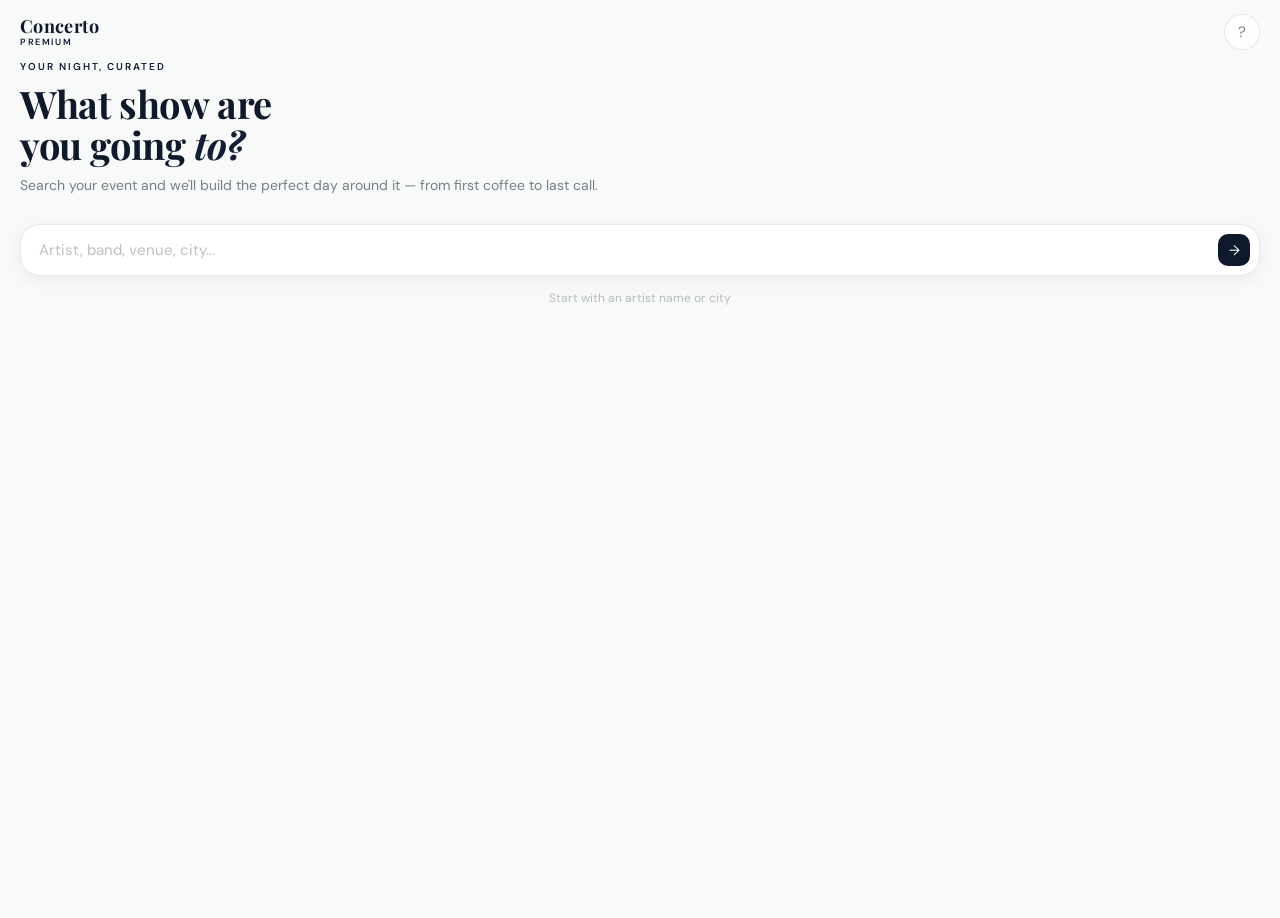
==== commit f18a4874: "Update index.html" ====
--- a/index.html
+++ b/index.html
@@ -1,5 +1,4 @@
 <!DOCTYPE html>
-
 <html lang="en">
 <head>
 <meta charset="UTF-8"/>
@@ -11,7 +10,7 @@
 <link href="https://fonts.googleapis.com/css2?family=Playfair+Display:ital,wght@0,400;0,500;0,700;1,400;1,500&family=DM+Sans:opsz,wght@9..40,300;9..40,400;9..40,500;9..40,600&display=swap" rel="stylesheet"/>
 
 <style>
-/* ── TOKENS ─────────────────────────────────────────────── */
+/* -- TOKENS ----------------------------------------------- */
 :root {
   --bg:        #F8F9F9;
   --ink:       #0E1A2B;
@@ -37,7 +36,7 @@
   --ease:   cubic-bezier(.4,0,.2,1);
 }
 
-/* ── RESET ───────────────────────────────────────────────── */
+/* -- RESET ------------------------------------------------- */
 *,*::before,*::after { box-sizing:border-box; margin:0; padding:0; }
 html, body { height:100%; overflow:hidden; }
 body {
@@ -54,7 +53,7 @@
 a { color:inherit; text-decoration:none; }
 img { display:block; }
 
-/* ── APP SHELL ───────────────────────────────────────────── */
+/* -- APP SHELL --------------------------------------------- */
 #app {
   height: 100dvh;
   display: flex;
@@ -62,7 +61,7 @@
   overflow: hidden;
 }
 
-/* ── SCREENS ─────────────────────────────────────────────── */
+/* -- SCREENS ----------------------------------------------- */
 .screen {
   position: absolute;
   inset: 0;
@@ -86,7 +85,7 @@
   pointer-events: none;
 }
 
-/* ── TOPBAR ──────────────────────────────────────────────── */
+/* -- TOPBAR ------------------------------------------------ */
 .topbar {
   flex: 0 0 auto;
   display: flex;
@@ -136,7 +135,7 @@
 .icon-btn:hover { background: var(--white); transform: scale(1.06); }
 .icon-btn:active { transform: scale(.95); }
 
-/* ── SCROLLABLE CONTENT ──────────────────────────────────── */
+/* -- SCROLLABLE CONTENT ------------------------------------ */
 .scroll-area {
   flex: 1 1 auto;
   overflow-y: auto;
@@ -146,7 +145,7 @@
 }
 .scroll-area::-webkit-scrollbar { display: none; }
 
-/* ── HERO (Search screen) ────────────────────────────────── */
+/* -- HERO (Search screen) ---------------------------------- */
 .hero-eyebrow {
   font-size: 10px;
   font-weight: 600;
@@ -176,7 +175,7 @@
   margin-bottom: 28px;
 }
 
-/* ── SEARCH BOX ──────────────────────────────────────────── */
+/* -- SEARCH BOX -------------------------------------------- */
 .search-wrap {
   position: relative;
   margin-bottom: 14px;
@@ -215,7 +214,7 @@
 .search-go:hover { background: var(--gold); transform: translateY(-50%) scale(1.08); }
 .search-go:active { transform: translateY(-50%) scale(.94); }
 
-/* ── STATUS LINE ─────────────────────────────────────────── */
+/* -- STATUS LINE ------------------------------------------- */
 .status-line {
   font-size: 12px;
   color: var(--ink-3);
@@ -226,7 +225,7 @@
 }
 .status-line.err { color: var(--red); }
 
-/* ── EVENT CARDS ─────────────────────────────────────────── */
+/* -- EVENT CARDS ------------------------------------------- */
 .event-list { display: flex; flex-direction: column; gap: 10px; }
 
 .event-card {
@@ -319,7 +318,7 @@
   transform: scale(1.1);
 }
 
-/* ── SHIMMER ─────────────────────────────────────────────── */
+/* -- SHIMMER ----------------------------------------------- */
 .shimmer-card {
   height: 72px;
   border-radius: var(--r-md);
@@ -336,7 +335,7 @@
   100% { background-position: -200% 0; }
 }
 
-/* ── VIBE SCREEN ─────────────────────────────────────────── */
+/* -- VIBE SCREEN ------------------------------------------- */
 .show-summary-card {
   background: var(--ink);
   border-radius: var(--r-lg);
@@ -390,7 +389,7 @@
   letter-spacing: .04em;
 }
 
-/* ── SECTION LABEL ───────────────────────────────────────── */
+/* -- SECTION LABEL ----------------------------------------- */
 .section-label {
   font-size: 10px;
   font-weight: 600;
@@ -400,7 +399,7 @@
   margin-bottom: 10px;
 }
 
-/* ── VIBE GRID ───────────────────────────────────────────── */
+/* -- VIBE GRID --------------------------------------------- */
 .vibe-grid {
   display: grid;
   grid-template-columns: 1fr 1fr;
@@ -455,7 +454,7 @@
 }
 .vibe-tile.on .vibe-check { opacity: 1; transform: scale(1); }
 
-/* ── OPTION ROW (pace / arrival) ─────────────────────────── */
+/* -- OPTION ROW (pace / arrival) --------------------------- */
 .option-row {
   display: flex;
   gap: 8px;
@@ -480,7 +479,7 @@
   color: var(--white);
 }
 
-/* ── OPTIONAL INPUT ──────────────────────────────────────── */
+/* -- OPTIONAL INPUT ---------------------------------------- */
 .optional-input {
   width: 100%;
   padding: 13px 16px;
@@ -500,7 +499,7 @@
   box-shadow: 0 0 0 3px var(--gold-soft);
 }
 
-/* ── PRIMARY BUTTON ──────────────────────────────────────── */
+/* -- PRIMARY BUTTON ---------------------------------------- */
 .primary-btn {
   width: 100%;
   padding: 17px;
@@ -539,7 +538,7 @@
 }
 .primary-btn.gold:hover { box-shadow: 0 12px 36px rgba(18,30,54,.35); }
 
-/* ── PLAN SCREEN ─────────────────────────────────────────── */
+/* -- PLAN SCREEN ------------------------------------------- */
 .plan-header {
   padding: 18px 20px 0;
   margin-bottom: 18px;
@@ -589,7 +588,7 @@
   color: var(--gold);
 }
 
-/* ── TIMELINE ────────────────────────────────────────────── */
+/* -- TIMELINE ---------------------------------------------- */
 .tl {
   padding: 0 20px;
   position: relative;
@@ -695,7 +694,7 @@
 .tl-maps:hover { color: var(--ink); border-color: var(--ink-3); background: var(--white); }
 .tl-spacer { height: 10px; }
 
-/* ── PICKS ───────────────────────────────────────────────── */
+/* -- PICKS ------------------------------------------------- */
 .picks-section {
   padding: 22px 20px 0;
 }
@@ -788,7 +787,7 @@
   letter-spacing: .04em;
 }
 
-/* ── CHAT BAR ────────────────────────────────────────────── */
+/* -- CHAT BAR ---------------------------------------------- */
 .chat-bar {
   flex: 0 0 auto;
   padding: 10px 14px 18px;
@@ -838,7 +837,7 @@
 .chat-send:hover { background: var(--gold); transform: scale(1.06); }
 .chat-send:active { transform: scale(.94); }
 
-/* ── CHAT MESSAGES ───────────────────────────────────────── */
+/* -- CHAT MESSAGES ----------------------------------------- */
 .chat-msgs {
   padding: 0 20px;
   margin-bottom: 8px;
@@ -894,7 +893,7 @@
   40% { transform: translateY(-5px); }
 }
 
-/* ── GENERATING OVERLAY ──────────────────────────────────── */
+/* -- GENERATING OVERLAY ------------------------------------ */
 .gen-overlay {
   position: absolute;
   inset: 0;
@@ -960,7 +959,7 @@
 .gen-step.active { opacity: 1; color: var(--gold); }
 .gen-step.done { opacity: .5; color: var(--ink-2); }
 
-/* ── BACK BTN ────────────────────────────────────────────── */
+/* -- BACK BTN ---------------------------------------------- */
 .back-btn {
   display: flex;
   align-items: center;
@@ -975,7 +974,7 @@
 .back-btn:hover { color: var(--ink); }
 .back-arrow { font-size: 16px; line-height: 1; }
 
-/* ── NUDGE ANIMATION ─────────────────────────────────────── */
+/* -- NUDGE ANIMATION --------------------------------------- */
 @keyframes nudge {
   0%,100% { transform:translateX(0); }
   20% { transform:translateX(-5px); }
@@ -985,7 +984,7 @@
 }
 .nudge { animation: nudge .5s ease; }
 
-/* ── TOAST ───────────────────────────────────────────────── */
+/* -- TOAST ------------------------------------------------- */
 .toast {
   position: fixed;
   bottom: 28px;
@@ -1006,21 +1005,19 @@
 }
 .toast.show { opacity: 1; transform: translateX(-50%) translateY(0); }
 
-/* ── DIVIDER ─────────────────────────────────────────────── */
+/* -- DIVIDER ----------------------------------------------- */
 .divider {
   height: 1px;
   background: var(--ink-4);
   margin: 20px 0;
 }
 </style>
-
 </head>
 <body>
 
-<!-- ════════════════════════════════════════════════════════
+<!-- ========================================================
      SCREEN 0 — SEARCH
-═══════════════════════════════════════════════════════════ -->
-
+=========================================================== -->
 <div id="s0" class="screen active" style="background:var(--bg);">
   <div class="topbar">
     <div class="topbar-logo">
@@ -1037,26 +1034,22 @@
     <h1 class="hero-headline">What show are<br>you going <em>to?</em></h1>
     <p class="hero-sub">Search your event and we'll build the perfect day around it — from first coffee to last call.</p>
 
-```
-<div class="search-wrap">
-  <input id="kwInput" class="search-input" type="text"
-         placeholder="Artist, band, venue, city…"
-         autocomplete="off" autocorrect="off" spellcheck="false"/>
-  <button class="search-go" id="searchBtn" title="Search">→</button>
-</div>
-
-<div id="statusLine" class="status-line">Start with an artist name or city</div>
-
-<div id="eventList" class="event-list"></div>
-```
-
+    <div class="search-wrap">
+      <input id="kwInput" class="search-input" type="text"
+             placeholder="Artist, band, venue, city…"
+             autocomplete="off" autocorrect="off" spellcheck="false"/>
+      <button class="search-go" id="searchBtn" title="Search">→</button>
+    </div>
+
+    <div id="statusLine" class="status-line">Start with an artist name or city</div>
+
+    <div id="eventList" class="event-list"></div>
   </div>
 </div>
 
-<!-- ════════════════════════════════════════════════════════
+<!-- ========================================================
      SCREEN 1 — VIBE
-═══════════════════════════════════════════════════════════ -->
-
+=========================================================== -->
 <div id="s1" class="screen" style="background:var(--bg);">
   <div class="topbar">
     <button class="back-btn" id="vibeBack">
@@ -1079,82 +1072,78 @@
       </div>
     </div>
 
-```
-<!-- Vibe tiles -->
-<p class="section-label">What's the vibe?</p>
-<div class="vibe-grid" id="vibeGrid">
-  <button class="vibe-tile" data-v="dinner" type="button">
-    <div class="vibe-check">✓</div>
-    <div class="vibe-tile-icon">🍽</div>
-    <div class="vibe-tile-name">Dinner</div>
-    <div class="vibe-tile-hint">Pre-show meal</div>
-  </button>
-  <button class="vibe-tile" data-v="cocktails" type="button">
-    <div class="vibe-check">✓</div>
-    <div class="vibe-tile-icon">🍸</div>
-    <div class="vibe-tile-name">Cocktails</div>
-    <div class="vibe-tile-hint">Pre-show drinks</div>
-  </button>
-  <button class="vibe-tile" data-v="coffee" type="button">
-    <div class="vibe-check">✓</div>
-    <div class="vibe-tile-icon">☕</div>
-    <div class="vibe-tile-name">Coffee</div>
-    <div class="vibe-tile-hint">Afternoon start</div>
-  </button>
-  <button class="vibe-tile" data-v="afterparty" type="button">
-    <div class="vibe-check">✓</div>
-    <div class="vibe-tile-icon">🌙</div>
-    <div class="vibe-tile-name">After-party</div>
-    <div class="vibe-tile-hint">Keep it going</div>
-  </button>
-  <button class="vibe-tile" data-v="latenight" type="button">
-    <div class="vibe-check">✓</div>
-    <div class="vibe-tile-icon">🌮</div>
-    <div class="vibe-tile-name">Late-night eats</div>
-    <div class="vibe-tile-hint">Post-encore fuel</div>
-  </button>
-  <button class="vibe-tile" data-v="wine" type="button">
-    <div class="vibe-check">✓</div>
-    <div class="vibe-tile-icon">🍷</div>
-    <div class="vibe-tile-name">Wine bar</div>
-    <div class="vibe-tile-hint">Slow and easy</div>
-  </button>
-</div>
-
-<!-- Pace -->
-<p class="section-label">How packed is the day?</p>
-<div class="option-row" id="paceRow">
-  <button class="opt-pill" data-p="chill">Chill</button>
-  <button class="opt-pill on" data-p="balanced">Balanced</button>
-  <button class="opt-pill" data-p="packed">Packed</button>
-</div>
-
-<!-- Arrive -->
-<p class="section-label">Arrive at venue</p>
-<div class="option-row" id="arrRow">
-  <button class="opt-pill" data-m="30">30 min early</button>
-  <button class="opt-pill on" data-m="60">1 hr early</button>
-  <button class="opt-pill" data-m="90">90 min early</button>
-</div>
-
-<!-- Hotel optional -->
-<p class="section-label">Hotel / starting point <span style="font-weight:400;letter-spacing:0;text-transform:none;color:var(--ink-3);font-size:11px;"> — optional</span></p>
-<input id="hotelInp" class="optional-input" type="text"
-       placeholder="e.g. The Standard, High Line"
-       autocomplete="off"/>
-
-<button id="buildBtn" class="primary-btn gold" disabled>
-  Build my night →
-</button>
-```
-
+    <!-- Vibe tiles -->
+    <p class="section-label">What's the vibe?</p>
+    <div class="vibe-grid" id="vibeGrid">
+      <button class="vibe-tile" data-v="dinner" type="button">
+        <div class="vibe-check">✓</div>
+        <div class="vibe-tile-icon">🍽</div>
+        <div class="vibe-tile-name">Dinner</div>
+        <div class="vibe-tile-hint">Pre-show meal</div>
+      </button>
+      <button class="vibe-tile" data-v="cocktails" type="button">
+        <div class="vibe-check">✓</div>
+        <div class="vibe-tile-icon">🍸</div>
+        <div class="vibe-tile-name">Cocktails</div>
+        <div class="vibe-tile-hint">Pre-show drinks</div>
+      </button>
+      <button class="vibe-tile" data-v="coffee" type="button">
+        <div class="vibe-check">✓</div>
+        <div class="vibe-tile-icon">☕</div>
+        <div class="vibe-tile-name">Coffee</div>
+        <div class="vibe-tile-hint">Afternoon start</div>
+      </button>
+      <button class="vibe-tile" data-v="afterparty" type="button">
+        <div class="vibe-check">✓</div>
+        <div class="vibe-tile-icon">🌙</div>
+        <div class="vibe-tile-name">After-party</div>
+        <div class="vibe-tile-hint">Keep it going</div>
+      </button>
+      <button class="vibe-tile" data-v="latenight" type="button">
+        <div class="vibe-check">✓</div>
+        <div class="vibe-tile-icon">🌮</div>
+        <div class="vibe-tile-name">Late-night eats</div>
+        <div class="vibe-tile-hint">Post-encore fuel</div>
+      </button>
+      <button class="vibe-tile" data-v="wine" type="button">
+        <div class="vibe-check">✓</div>
+        <div class="vibe-tile-icon">🍷</div>
+        <div class="vibe-tile-name">Wine bar</div>
+        <div class="vibe-tile-hint">Slow and easy</div>
+      </button>
+    </div>
+
+    <!-- Pace -->
+    <p class="section-label">How packed is the day?</p>
+    <div class="option-row" id="paceRow">
+      <button class="opt-pill" data-p="chill">Chill</button>
+      <button class="opt-pill on" data-p="balanced">Balanced</button>
+      <button class="opt-pill" data-p="packed">Packed</button>
+    </div>
+
+    <!-- Arrive -->
+    <p class="section-label">Arrive at venue</p>
+    <div class="option-row" id="arrRow">
+      <button class="opt-pill" data-m="30">30 min early</button>
+      <button class="opt-pill on" data-m="60">1 hr early</button>
+      <button class="opt-pill" data-m="90">90 min early</button>
+    </div>
+
+    <!-- Hotel optional -->
+    <p class="section-label">Hotel / starting point <span style="font-weight:400;letter-spacing:0;text-transform:none;color:var(--ink-3);font-size:11px;"> — optional</span></p>
+    <input id="hotelInp" class="optional-input" type="text"
+           placeholder="e.g. The Standard, High Line"
+           autocomplete="off"/>
+
+    <button id="buildBtn" class="primary-btn gold" disabled>
+      Build my night →
+    </button>
   </div>
 </div>
 
-<!-- ════════════════════════════════════════════════════════
+<!-- ========================================================
      SCREEN 2 — PLAN
-═══════════════════════════════════════════════════════════ -->
-
+=========================================================== -->
 <div id="s2" class="screen" style="background:var(--bg); display:flex; flex-direction:column;">
   <!-- Generating overlay -->
   <div class="gen-overlay" id="genOverlay">
@@ -1169,7 +1158,6 @@
   </div>
 
   <!-- Plan header — fixed, never scrolls -->
-
   <div class="plan-header" id="planHeader" style="flex:0 0 auto;">
     <div class="plan-eyebrow">Your Concerto+ plan</div>
     <div class="plan-artist" id="planArtist">—</div>
@@ -1181,7 +1169,6 @@
   </div>
 
   <!-- Scrollable content -->
-
   <div class="scroll-area" id="planScroll" style="flex:1 1 auto; min-height:0;">
     <!-- Timeline -->
     <div class="tl" id="tlWrap">
@@ -1189,18 +1176,14 @@
       <div id="tlList"></div>
     </div>
 
-```
-<!-- Picks -->
-<div class="picks-section" id="picksSec"></div>
-
-<!-- Chat history -->
-<div class="chat-msgs" id="chatMsgs"></div>
-```
-
+    <!-- Picks -->
+    <div class="picks-section" id="picksSec"></div>
+
+    <!-- Chat history -->
+    <div class="chat-msgs" id="chatMsgs"></div>
   </div>
 
   <!-- Chat bar — fixed at bottom -->
-
   <div class="chat-bar" style="flex:0 0 auto;">
     <div class="chat-inner">
       <textarea class="chat-input" id="chatInput" rows="1"
@@ -1211,20 +1194,20 @@
 </div>
 
 <!-- Toast -->
-
 <div class="toast" id="toast"></div>
 
 <!-- Google Maps SDK not needed - using server-side proxy for all API calls -->
 
+
 <script>
-/* ═══════════════════════════════════════════════
+/* ===============================================
    CONCERTO+ — MAIN SCRIPT (clean)
    All API keys stored in Netlify env vars
-═══════════════════════════════════════════════ */
+=============================================== */
 
 const $ = id => document.getElementById(id);
 
-// ── State ─────────────────────────────────────
+// -- State -------------------------------------
 const S = {
   ev:          null,   // selected Ticketmaster event
   vibes:       [],     // e.g. ['dinner','cocktails']
@@ -1238,7 +1221,7 @@
   chatHistory: [],     // [{role,content}] real chat turns only
 };
 
-// ── Vibe config ───────────────────────────────
+// -- Vibe config -------------------------------
 const VC = {
   dinner:     {label:'Dinner',      icon:'🍽',  type:'restaurant',  kw:'dinner restaurant'},
   cocktails:  {label:'Cocktails',   icon:'🍸',  type:'bar',         kw:'cocktail bar'},
@@ -1248,7 +1231,7 @@
   wine:       {label:'Wine bar',    icon:'🍷',  type:'bar',         kw:'wine bar'},
 };
 
-// ── Tiny helpers ──────────────────────────────
+// -- Tiny helpers ------------------------------
 const sleep = ms => new Promise(r => setTimeout(r, ms));
 
 function toDate(s){
@@ -1280,7 +1263,7 @@
   _toastTimer=setTimeout(()=>el.classList.remove('show'), ms);
 }
 
-// ── Screen nav ────────────────────────────────
+// -- Screen nav --------------------------------
 const SCREENS=[$('s0'),$('s1'),$('s2')];
 function goTo(idx){
   SCREENS.forEach((s,i)=>{
@@ -1290,7 +1273,7 @@
   });
 }
 
-// ── Gen overlay ───────────────────────────────
+// -- Gen overlay -------------------------------
 function showGen(on){
   const el=$('genOverlay');
   if(on){
@@ -1309,7 +1292,7 @@
   const cur=$(`gs${i}`); if(cur){ cur.classList.remove('done'); cur.classList.add('active'); }
 }
 
-// ── Nav wiring ────────────────────────────────
+// -- Nav wiring --------------------------------
 $('vibeBack').addEventListener('click',  ()=>goTo(0));
 $('editBtn').addEventListener('click',   ()=>goTo(1));
 $('vibeReset').addEventListener('click', ()=>{
@@ -1322,7 +1305,7 @@
   showToast('Search a show → pick your vibe → we build the night', 3200);
 });
 
-// ── Event search ──────────────────────────────
+// -- Event search ------------------------------
 $('kwInput').addEventListener('keydown', e=>{ if(e.key==='Enter'){ e.preventDefault(); doSearch(); }});
 $('searchBtn').addEventListener('click', doSearch);
 
@@ -1422,7 +1405,7 @@
   goTo(1);
 }
 
-// ── Vibe tiles ────────────────────────────────
+// -- Vibe tiles --------------------------------
 document.querySelectorAll('.vibe-tile').forEach(tile=>{
   tile.addEventListener('click', ()=>{
     const v=tile.dataset.v;
@@ -1433,7 +1416,7 @@
   });
 });
 
-// ── Pace ──────────────────────────────────────
+// -- Pace --------------------------------------
 $('paceRow').addEventListener('click', e=>{
   const b=e.target.closest('.opt-pill'); if(!b) return;
   $('paceRow').querySelectorAll('.opt-pill').forEach(x=>x.classList.remove('on'));
@@ -1441,7 +1424,7 @@
   S.pace=b.dataset.p;
 });
 
-// ── Arrival ───────────────────────────────────
+// -- Arrival -----------------------------------
 $('arrRow').addEventListener('click', e=>{
   const b=e.target.closest('.opt-pill'); if(!b) return;
   $('arrRow').querySelectorAll('.opt-pill').forEach(x=>x.classList.remove('on'));
@@ -1453,7 +1436,7 @@
   $('buildBtn').disabled=!(S.ev && S.vibes.length>0);
 }
 
-// ── BUILD PLAN ────────────────────────────────
+// -- BUILD PLAN --------------------------------
 $('buildBtn').addEventListener('click', buildPlan);
 
 async function buildPlan(){
@@ -1513,7 +1496,7 @@
   }
 }
 
-// ── Prompt builder ────────────────────────────
+// -- Prompt builder ----------------------------
 function makeBuildPrompt(){
   const ev=S.ev;
   const dt=toDate(ev.dateTime);
@@ -1561,7 +1544,7 @@
 {"timeline":[{"time":"6:00 PM","label":"Dinner at Carbone","note":"Order the rigatoni vodka — worth the hour wait at the bar.","placeName":"Carbone","vibe":"dinner","isShow":false},{"time":"8:30 PM","label":"Harry Styles at MSG","note":"","placeName":"Madison Square Garden","vibe":"show","isShow":true}],"picks":{"dinner":[{"name":"Carbone","why":"The best pre-show power dinner in the city — book or walk in at 5:45."}]}}`;
 }
 
-// ── Claude API call ───────────────────────────
+// -- Claude API call ---------------------------
 async function claudeCall(messages){
   const sys=`You are the Concerto+ concierge — a lifelong music fan with the precision of a luxury hotel concierge. You build curated night-out plans around concerts. Be specific and opinionated. Name actual dishes. Give real insider tips. Avoid generic filler phrases. Respond ONLY with a raw JSON object — no markdown, no extra text.`;
 
@@ -1610,7 +1593,7 @@
   }
 }
 
-// ── Geocode ───────────────────────────────────
+// -- Geocode -----------------------------------
 async function geocode(addr){
   try{
     const res=await fetch('/.netlify/functions/claude',{
@@ -1624,7 +1607,7 @@
   } catch{ return null; }
 }
 
-// ── Google Places ─────────────────────────────
+// -- Google Places -----------------------------
 function mapPlaceREST(p){
   return {
     name:    p.name||'',
@@ -1654,13 +1637,13 @@
   } catch(e){ console.error('fetchNearby error',e); return []; }
 }
 
-// ── Render plan ───────────────────────────────
+// -- Render plan -------------------------------
 function renderPlan(plan){
   const ev=S.ev, dt=toDate(ev.dateTime);
   $('planArtist').textContent = ev.artist||ev.name;
   $('planMeta').textContent   = [ev.venue, ev.city, dt?fmtD(dt):''].filter(Boolean).join(' · ');
 
-  // ─ Timeline ─
+  // - Timeline -
   const tlList=$('tlList');
   tlList.innerHTML='';
   const allPlaces=Object.values(S.byVibe).flat();
@@ -1692,7 +1675,7 @@
     });
   }
 
-  // ─ Picks ─
+  // - Picks -
   const picksSec=$('picksSec');
   picksSec.innerHTML='';
   const pd=plan.picks||{};
@@ -1742,7 +1725,7 @@
   $('planScroll').scrollTop=0;
 }
 
-// ── Share ─────────────────────────────────────
+// -- Share -------------------------------------
 $('shareBtn').addEventListener('click', async()=>{
   if(!S.ev || !S.plan) return;
   const dt=toDate(S.ev.dateTime);
@@ -1754,7 +1737,7 @@
   } catch { showToast('Share canceled'); }
 });
 
-// ── Chat ──────────────────────────────────────
+// -- Chat --------------------------------------
 const chatInput=$('chatInput');
 chatInput.addEventListener('input', ()=>{
   chatInput.style.height='auto';
@@ -1811,9 +1794,8 @@
   return el;
 }
 
-// ── Init ──────────────────────────────────────
+// -- Init --------------------------------------
 updateBuildBtn();
 </script>
-
 </body>
-</html>+</html>
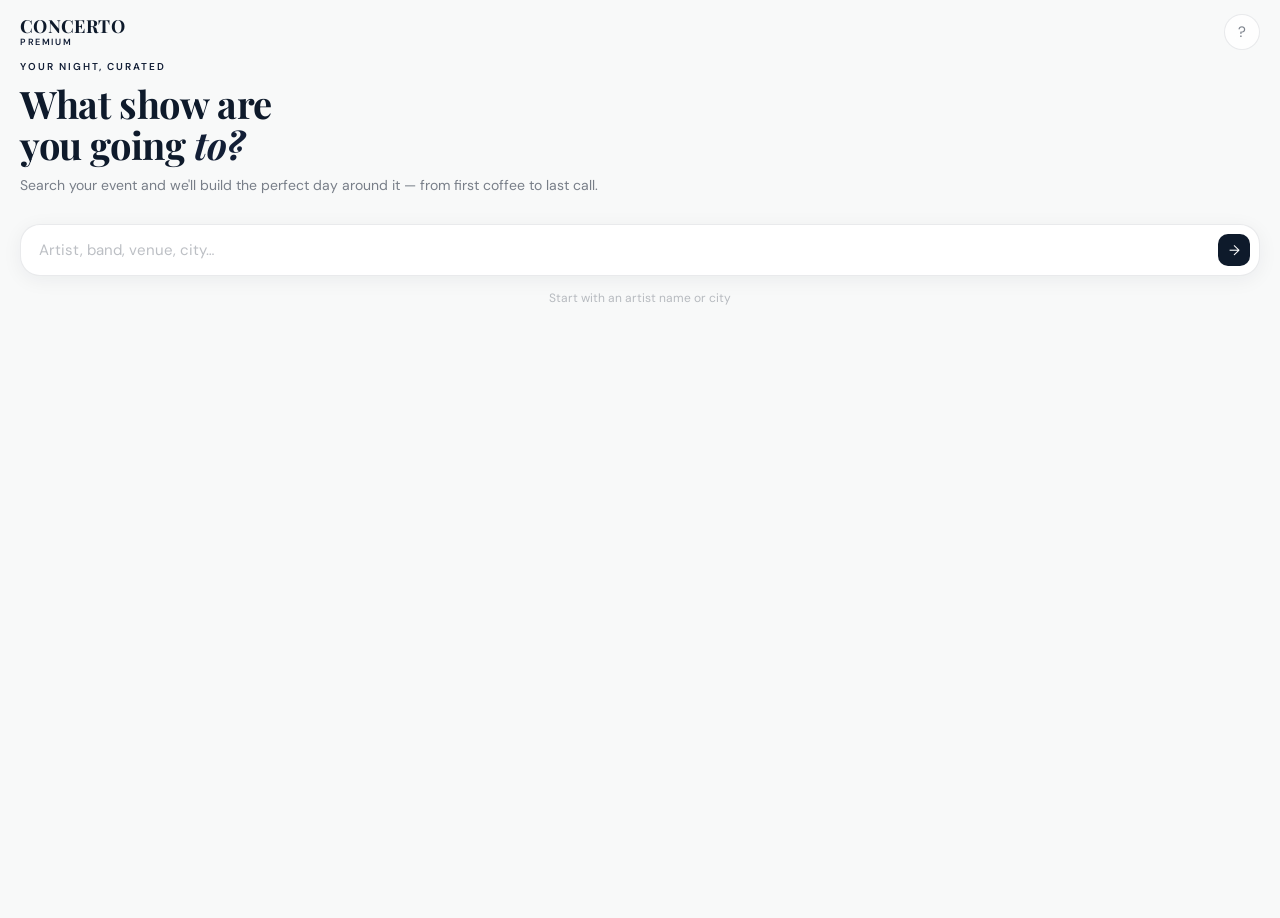
==== commit beda70ee: "Change logo text from 'Concerto' to 'CONCERTO'" ====
--- a/index.html
+++ b/index.html
@@ -1021,7 +1021,7 @@
 <div id="s0" class="screen active" style="background:var(--bg);">
   <div class="topbar">
     <div class="topbar-logo">
-      <span class="topbar-logo-word">Concerto</span>
+      <span class="topbar-logo-word">CONCERTO</span>
       <span class="topbar-logo-sub">Premium</span>
     </div>
     <div class="topbar-right">
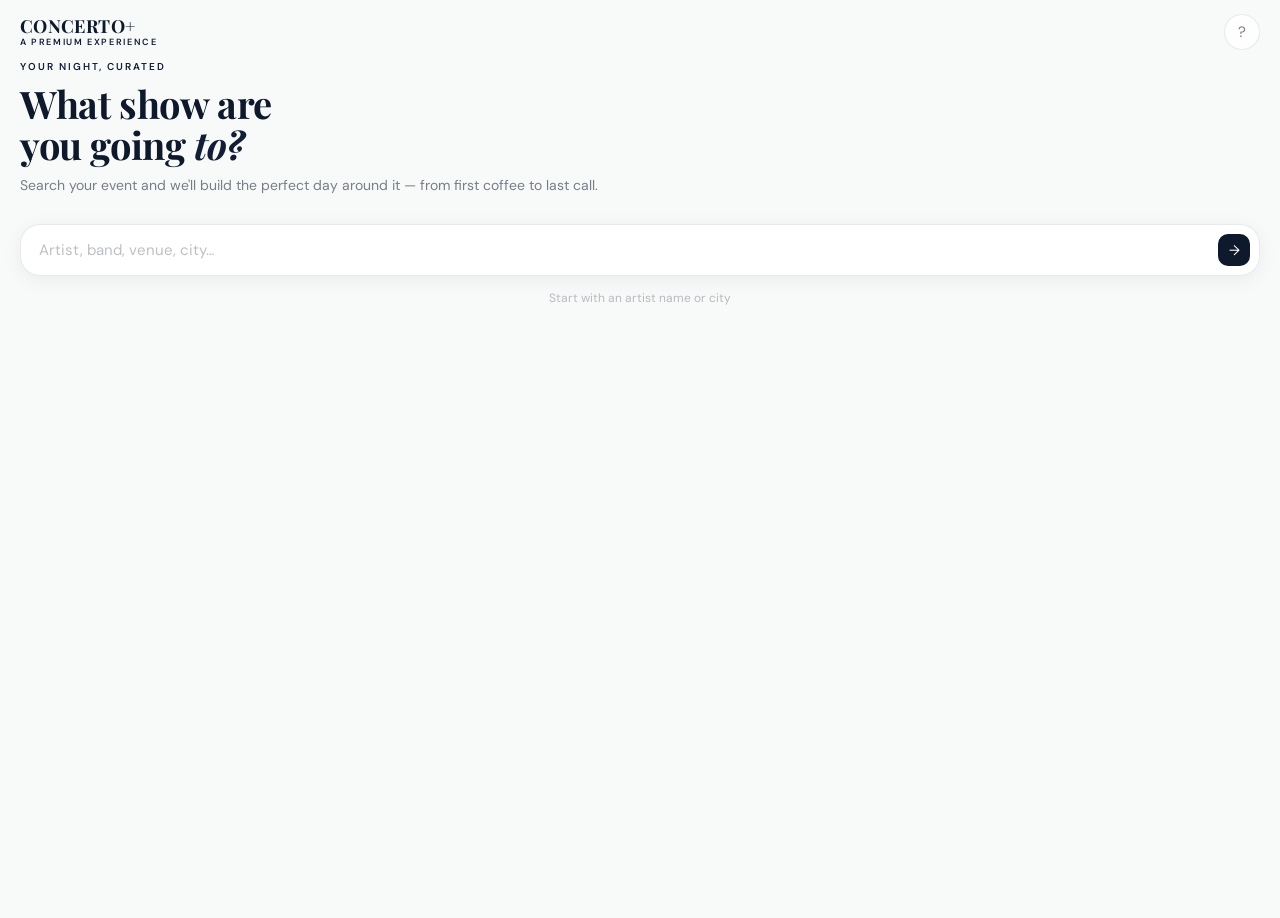
==== commit 5f06781b: "Update topbar logo text for clarity" ====
--- a/index.html
+++ b/index.html
@@ -1021,8 +1021,8 @@
 <div id="s0" class="screen active" style="background:var(--bg);">
   <div class="topbar">
     <div class="topbar-logo">
-      <span class="topbar-logo-word">CONCERTO</span>
-      <span class="topbar-logo-sub">Premium</span>
+      <span class="topbar-logo-word">CONCERTO+</span>
+      <span class="topbar-logo-sub">A Premium Experience</span>
     </div>
     <div class="topbar-right">
       <button class="icon-btn" id="helpBtn" title="How it works">?</button>
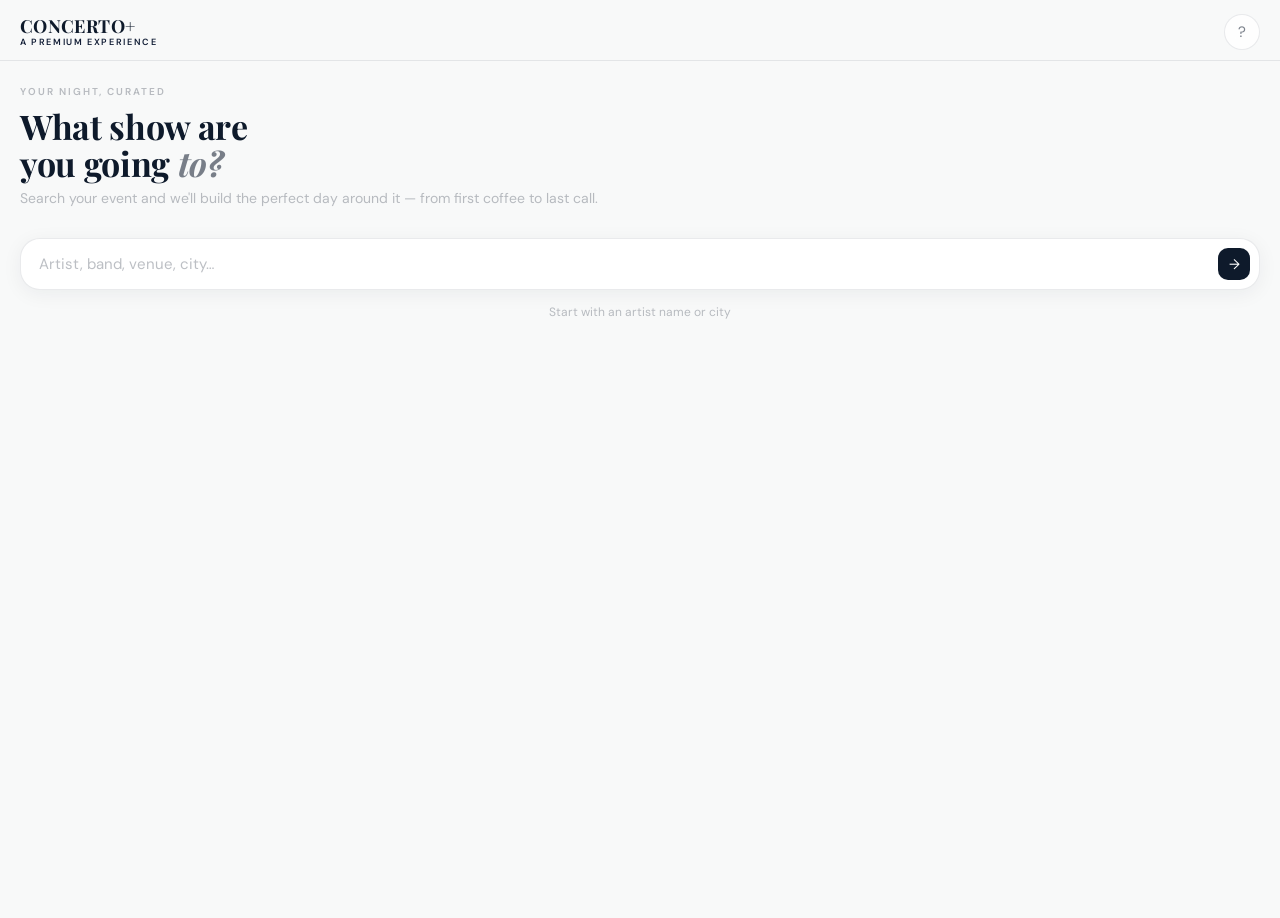
==== commit dd132c58: "Update index.html" ====
--- a/index.html
+++ b/index.html
@@ -94,6 +94,8 @@
   padding: 14px 20px 10px;
   position: relative;
   z-index: 10;
+  background: var(--bg);
+  border-bottom: 1px solid var(--card-b) !important;
 }
 .topbar-logo {
   display: flex;
@@ -146,33 +148,17 @@
 .scroll-area::-webkit-scrollbar { display: none; }
 
 /* -- HERO (Search screen) ---------------------------------- */
-.hero-eyebrow {
-  font-size: 10px;
-  font-weight: 600;
-  letter-spacing: .2em;
-  color: var(--gold);
-  text-transform: uppercase;
-  margin-bottom: 10px;
-}
-.hero-headline {
-  font-family: var(--display);
-  font-size: 38px;
-  font-weight: 700;
-  line-height: 1.08;
-  color: var(--ink);
-  letter-spacing: -.01em;
-  margin-bottom: 10px;
-}
-.hero-headline em {
-  font-style: italic;
-  color: var(--gold);
-}
-.hero-sub {
-  font-size: 14px;
-  font-weight: 400;
-  color: var(--ink-2);
-  line-height: 1.5;
-  margin-bottom: 28px;
+.eyebrow {
+  font-size: 10px; font-weight: 600; letter-spacing: .2em;
+  color: var(--ink-3); text-transform: uppercase; margin-bottom: 10px; margin-top: 24px;
+}
+.headline {
+  font-family: var(--display); font-size: 34px; font-weight: 700; line-height: 1.08;
+  color: var(--ink); letter-spacing: -.01em; margin-bottom: 6px;
+}
+.headline em { font-style: italic; color: var(--ink-2); }
+.sub {
+  font-size: 14px; color: var(--ink-3); line-height: 1.6; margin-bottom: 28px;
 }
 
 /* -- SEARCH BOX -------------------------------------------- */
@@ -356,7 +342,7 @@
 .show-sum-eyebrow {
   font-size: 9px;
   letter-spacing: .2em;
-  color: var(--gold);
+  color: rgba(255,255,255,.5);
   text-transform: uppercase;
   font-weight: 600;
   margin-bottom: 8px;
@@ -385,7 +371,7 @@
   padding: 6px 12px;
   font-size: 12px;
   font-weight: 600;
-  color: var(--gold);
+  color: rgba(255,255,255,.5);
   letter-spacing: .04em;
 }
 
@@ -661,7 +647,7 @@
   text-transform: uppercase;
   margin-bottom: 3px;
 }
-.tl-item.is-show .tl-time { color: rgba(18,30,54,.6); }
+.tl-item.is-show .tl-time { color: rgba(255,255,255,.55); }
 .tl-label {
   font-family: var(--display);
   font-size: 17px;
@@ -1030,9 +1016,9 @@
   </div>
 
   <div class="scroll-area">
-    <p class="hero-eyebrow">Your night, curated</p>
-    <h1 class="hero-headline">What show are<br>you going <em>to?</em></h1>
-    <p class="hero-sub">Search your event and we'll build the perfect day around it — from first coffee to last call.</p>
+    <div class="eyebrow">Your night, curated</div>
+    <h1 class="headline">What show are<br>you going <em>to?</em></h1>
+    <p class="sub">Search your event and we'll build the perfect day around it — from first coffee to last call.</p>
 
     <div class="search-wrap">
       <input id="kwInput" class="search-input" type="text"
